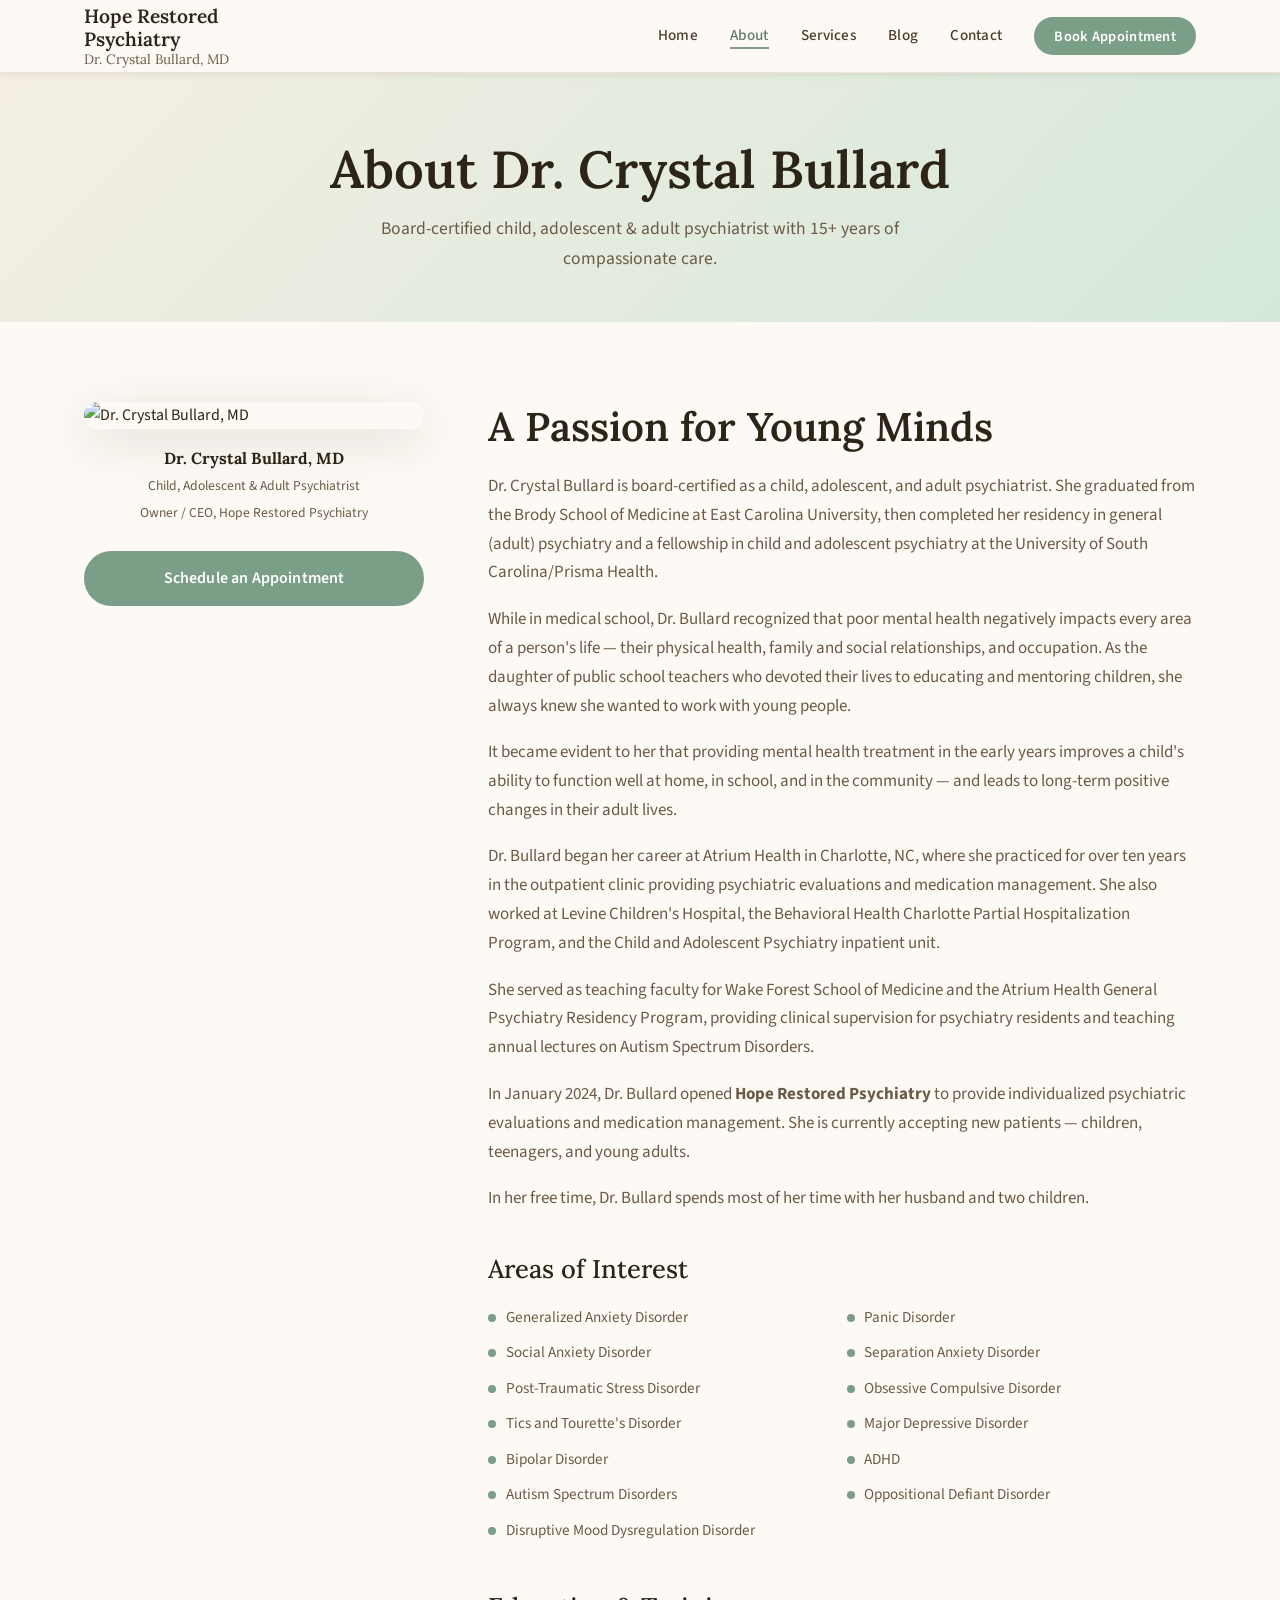
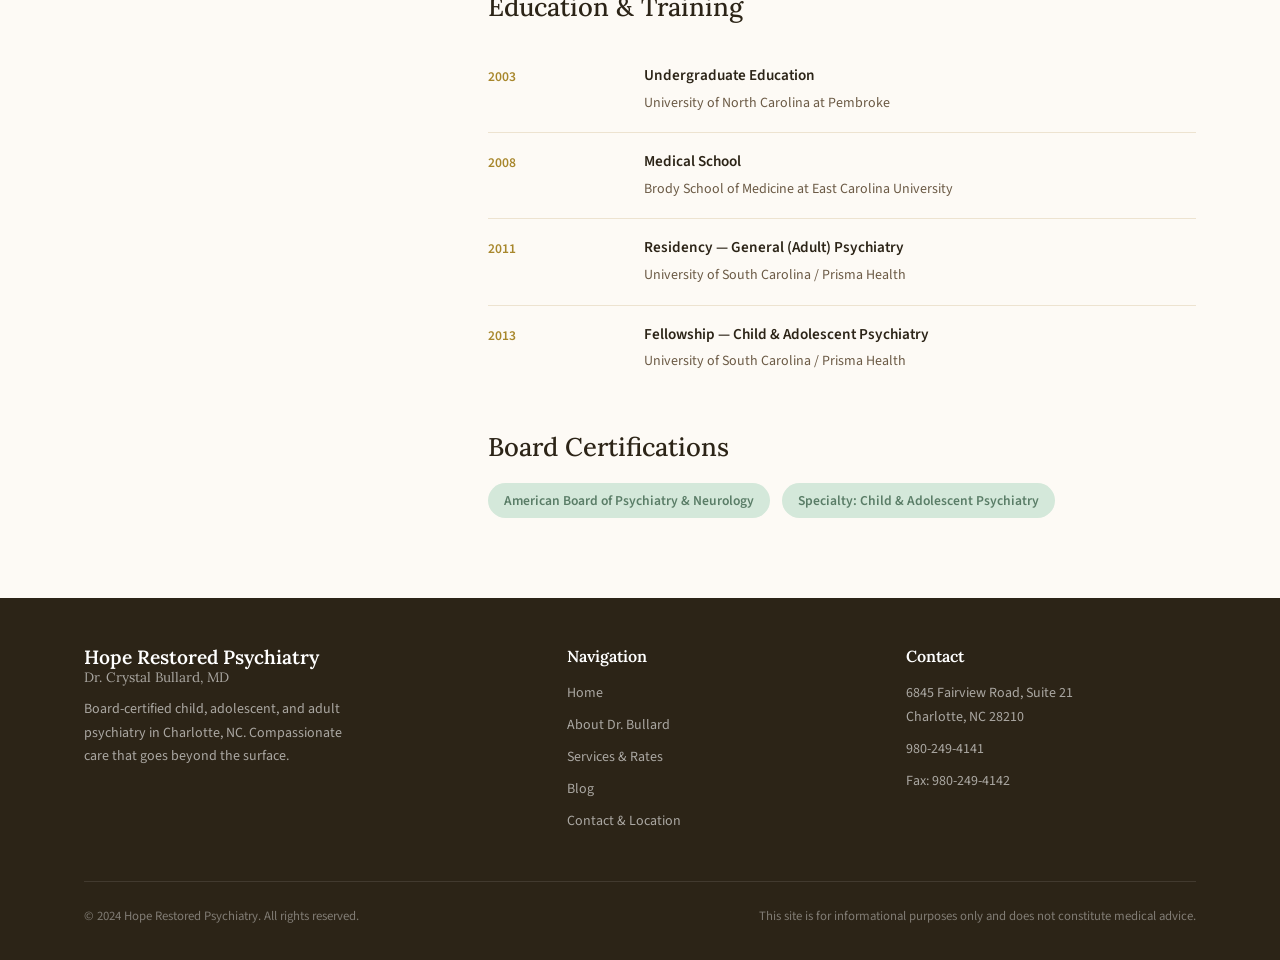
==== about.html @ 5bac6b3d "Initial commit — Hope Restored Psychiatry website" ====
<!DOCTYPE html>
<html lang="en">
<head>
  <meta charset="UTF-8" />
  <meta name="viewport" content="width=device-width, initial-scale=1.0" />
  <title>About Dr. Crystal Bullard | Hope Restored Psychiatry</title>
  <meta name="description" content="Meet Dr. Crystal Bullard — board-certified child, adolescent and adult psychiatrist with 15+ years of experience. Based in Charlotte, NC." />
  <link rel="canonical" href="https://www.hoperestoredpsychiatry.com/about" />
  <link rel="stylesheet" href="css/styles.css" />
</head>
<body>

  <!-- ===== NAVIGATION ===== -->
  <nav class="site-nav" role="navigation" aria-label="Main navigation">
    <div class="container nav-inner">
      <a href="index.html" class="nav-logo" aria-label="Hope Restored Psychiatry home">
        Hope Restored Psychiatry
        <span>Dr. Crystal Bullard, MD</span>
      </a>
      <button class="nav-toggle" aria-label="Toggle navigation" aria-expanded="false">
        <span></span><span></span><span></span>
      </button>
      <ul class="nav-links" role="list">
        <li><a href="index.html">Home</a></li>
        <li><a href="about.html" class="active">About</a></li>
        <li><a href="services.html">Services</a></li>
        <li><a href="blog.html">Blog</a></li>
        <li><a href="contact.html">Contact</a></li>
        <li><a href="contact.html#schedule" class="nav-cta">Book Appointment</a></li>
      </ul>
    </div>
  </nav>

  <!-- ===== PAGE HERO ===== -->
  <section class="page-hero" aria-labelledby="page-heading">
    <div class="container">
      <h1 id="page-heading">About Dr. Crystal Bullard</h1>
      <p>Board-certified child, adolescent &amp; adult psychiatrist with 15+ years of compassionate care.</p>
    </div>
  </section>

  <!-- ===== BIO SECTION ===== -->
  <section class="section-pad" aria-labelledby="bio-heading">
    <div class="container">
      <div class="about-bio">

        <!-- Photo column -->
        <aside class="about-photo-wrap">
          <img
            src="https://images.squarespace-cdn.com/content/v1/65307cceb3d8e91afd98d519/d5588955-a8b3-4f58-b480-5d9c26f52c99/Headshot_Greybackground.jpg"
            alt="Dr. Crystal Bullard, MD"
            loading="eager"
          />
          <div class="about-photo-cred">
            <strong>Dr. Crystal Bullard, MD</strong>
            <span>Child, Adolescent &amp; Adult Psychiatrist<br>Owner / CEO, Hope Restored Psychiatry</span>
          </div>
          <div style="margin-top:1.5rem">
            <a href="contact.html#schedule" class="btn btn-primary" style="width:100%;text-align:center;display:block">
              Schedule an Appointment
            </a>
          </div>
        </aside>

        <!-- Bio column -->
        <div class="about-text">
          <h2 id="bio-heading">A Passion for Young Minds</h2>

          <p>Dr. Crystal Bullard is board-certified as a child, adolescent, and adult psychiatrist. She graduated from the Brody School of Medicine at East Carolina University, then completed her residency in general (adult) psychiatry and a fellowship in child and adolescent psychiatry at the University of South Carolina/Prisma Health.</p>

          <p>While in medical school, Dr. Bullard recognized that poor mental health negatively impacts every area of a person's life — their physical health, family and social relationships, and occupation. As the daughter of public school teachers who devoted their lives to educating and mentoring children, she always knew she wanted to work with young people.</p>

          <p>It became evident to her that providing mental health treatment in the early years improves a child's ability to function well at home, in school, and in the community — and leads to long-term positive changes in their adult lives.</p>

          <p>Dr. Bullard began her career at Atrium Health in Charlotte, NC, where she practiced for over ten years in the outpatient clinic providing psychiatric evaluations and medication management. She also worked at Levine Children's Hospital, the Behavioral Health Charlotte Partial Hospitalization Program, and the Child and Adolescent Psychiatry inpatient unit.</p>

          <p>She served as teaching faculty for Wake Forest School of Medicine and the Atrium Health General Psychiatry Residency Program, providing clinical supervision for psychiatry residents and teaching annual lectures on Autism Spectrum Disorders.</p>

          <p>In January 2024, Dr. Bullard opened <strong>Hope Restored Psychiatry</strong> to provide individualized psychiatric evaluations and medication management. She is currently accepting new patients — children, teenagers, and young adults.</p>

          <p>In her free time, Dr. Bullard spends most of her time with her husband and two children.</p>

          <!-- Areas of Interest -->
          <div style="margin-top:2.5rem">
            <h3>Areas of Interest</h3>
            <div class="areas-grid" role="list">
              <div class="area-item" role="listitem">Generalized Anxiety Disorder</div>
              <div class="area-item" role="listitem">Panic Disorder</div>
              <div class="area-item" role="listitem">Social Anxiety Disorder</div>
              <div class="area-item" role="listitem">Separation Anxiety Disorder</div>
              <div class="area-item" role="listitem">Post-Traumatic Stress Disorder</div>
              <div class="area-item" role="listitem">Obsessive Compulsive Disorder</div>
              <div class="area-item" role="listitem">Tics and Tourette's Disorder</div>
              <div class="area-item" role="listitem">Major Depressive Disorder</div>
              <div class="area-item" role="listitem">Bipolar Disorder</div>
              <div class="area-item" role="listitem">ADHD</div>
              <div class="area-item" role="listitem">Autism Spectrum Disorders</div>
              <div class="area-item" role="listitem">Oppositional Defiant Disorder</div>
              <div class="area-item" role="listitem">Disruptive Mood Dysregulation Disorder</div>
            </div>
          </div>

          <!-- Education & Training -->
          <div style="margin-top:3rem">
            <h3>Education &amp; Training</h3>
            <div class="edu-timeline" role="list">
              <div class="edu-item" role="listitem">
                <div class="edu-year">2003</div>
                <div class="edu-detail">
                  <strong>Undergraduate Education</strong>
                  <span>University of North Carolina at Pembroke</span>
                </div>
              </div>
              <div class="edu-item" role="listitem">
                <div class="edu-year">2008</div>
                <div class="edu-detail">
                  <strong>Medical School</strong>
                  <span>Brody School of Medicine at East Carolina University</span>
                </div>
              </div>
              <div class="edu-item" role="listitem">
                <div class="edu-year">2011</div>
                <div class="edu-detail">
                  <strong>Residency — General (Adult) Psychiatry</strong>
                  <span>University of South Carolina / Prisma Health</span>
                </div>
              </div>
              <div class="edu-item" role="listitem">
                <div class="edu-year">2013</div>
                <div class="edu-detail">
                  <strong>Fellowship — Child &amp; Adolescent Psychiatry</strong>
                  <span>University of South Carolina / Prisma Health</span>
                </div>
              </div>
            </div>
          </div>

          <!-- Board Certifications -->
          <div style="margin-top:2.5rem">
            <h3>Board Certifications</h3>
            <div class="cert-list">
              <span class="cert-badge">American Board of Psychiatry &amp; Neurology</span>
              <span class="cert-badge">Specialty: Child &amp; Adolescent Psychiatry</span>
            </div>
          </div>

        </div>
      </div>
    </div>
  </section>

  <!-- ===== FOOTER ===== -->
  <footer class="site-footer" role="contentinfo">
    <div class="container">
      <div class="footer-inner">
        <div class="footer-brand">
          <div class="nav-logo">
            Hope Restored Psychiatry
            <span>Dr. Crystal Bullard, MD</span>
          </div>
          <p>Board-certified child, adolescent, and adult psychiatry in Charlotte, NC. Compassionate care that goes beyond the surface.</p>
        </div>
        <div class="footer-col">
          <h4>Navigation</h4>
          <ul role="list">
            <li><a href="index.html">Home</a></li>
            <li><a href="about.html">About Dr. Bullard</a></li>
            <li><a href="services.html">Services &amp; Rates</a></li>
            <li><a href="blog.html">Blog</a></li>
            <li><a href="contact.html">Contact &amp; Location</a></li>
          </ul>
        </div>
        <div class="footer-col">
          <h4>Contact</h4>
          <p>6845 Fairview Road, Suite 21<br>Charlotte, NC 28210</p>
          <a href="tel:9802494141">980-249-4141</a>
          <p style="margin-top:0.25rem">Fax: 980-249-4142</p>
        </div>
      </div>
      <div class="footer-bottom">
        <p>&copy; 2024 Hope Restored Psychiatry. All rights reserved.</p>
        <p>This site is for informational purposes only and does not constitute medical advice.</p>
      </div>
    </div>
  </footer>

  <script src="js/main.js"></script>
</body>
</html>
---- css/styles.css ----
/* =========================================
   Hope Restored Psychiatry — Main Styles
   ========================================= */

/* --- Google Fonts --- */
@import url('https://fonts.googleapis.com/css2?family=Lora:ital,wght@0,400;0,500;0,600;0,700;1,400;1,500&family=Source+Sans+3:wght@300;400;500;600&display=swap');

/* --- Design Tokens --- */
:root {
  --cream:        #FDFAF5;
  --cream-mid:    #F5EFE4;
  --cream-dark:   #EDE3D0;
  --sage:         #7B9E87;
  --sage-dark:    #5A7D67;
  --sage-light:   #D4E8DA;
  --gold:         #C9A84C;
  --gold-dark:    #A8872C;
  --brown:        #2C2417;
  --brown-mid:    #4A3B28;
  --brown-light:  #6B5A45;
  --white:        #FFFFFF;
  --shadow-sm:    0 2px 8px rgba(44,36,23,0.08);
  --shadow-md:    0 6px 24px rgba(44,36,23,0.12);
  --shadow-lg:    0 12px 48px rgba(44,36,23,0.15);
  --radius:       12px;
  --radius-sm:    6px;
  --transition:   all 0.25s ease;
}

/* --- Reset & Base --- */
*, *::before, *::after { box-sizing: border-box; margin: 0; padding: 0; }

html { scroll-behavior: smooth; font-size: 16px; }

body {
  font-family: 'Source Sans 3', sans-serif;
  background-color: var(--cream);
  color: var(--brown);
  line-height: 1.7;
  -webkit-font-smoothing: antialiased;
}

img { max-width: 100%; height: auto; display: block; }
a { color: inherit; text-decoration: none; }
ul { list-style: none; }

/* --- Typography --- */
h1, h2, h3, h4 {
  font-family: 'Lora', serif;
  color: var(--brown);
  line-height: 1.25;
}
h1 { font-size: clamp(2rem, 5vw, 3.25rem); font-weight: 600; }
h2 { font-size: clamp(1.6rem, 3.5vw, 2.5rem); font-weight: 600; }
h3 { font-size: clamp(1.2rem, 2.5vw, 1.6rem); font-weight: 500; }
h4 { font-size: 1.15rem; font-weight: 600; }
p  { font-size: 1.0625rem; color: var(--brown-light); }

/* --- Layout Utilities --- */
.container {
  width: 100%;
  max-width: 1160px;
  margin: 0 auto;
  padding: 0 1.5rem;
}
.section-pad { padding: 5rem 0; }
.section-pad-sm { padding: 3rem 0; }

/* =========================================
   NAVIGATION
   ========================================= */
.site-nav {
  position: sticky;
  top: 0;
  z-index: 100;
  background: var(--cream);
  border-bottom: 1px solid var(--cream-dark);
  box-shadow: var(--shadow-sm);
}
.nav-inner {
  display: flex;
  align-items: center;
  justify-content: space-between;
  height: 72px;
}
.nav-logo {
  font-family: 'Lora', serif;
  font-size: 1.2rem;
  font-weight: 600;
  color: var(--brown);
  line-height: 1.2;
  max-width: 220px;
}
.nav-logo span { display: block; font-size: 0.85rem; font-weight: 400; color: var(--brown-light); }
.nav-links {
  display: flex;
  align-items: center;
  gap: 2rem;
}
.nav-links a {
  font-size: 0.95rem;
  font-weight: 500;
  color: var(--brown-mid);
  letter-spacing: 0.02em;
  transition: var(--transition);
  position: relative;
}
.nav-links a::after {
  content: '';
  position: absolute;
  left: 0; bottom: -3px;
  width: 0; height: 2px;
  background: var(--sage);
  transition: var(--transition);
}
.nav-links a:hover { color: var(--sage-dark); }
.nav-links a:hover::after, .nav-links a.active::after { width: 100%; }
.nav-links a.active { color: var(--sage-dark); }

.nav-cta {
  background: var(--sage);
  color: var(--white) !important;
  padding: 0.55rem 1.25rem;
  border-radius: 100px;
  font-weight: 600 !important;
  font-size: 0.9rem !important;
  transition: var(--transition) !important;
}
.nav-cta:hover { background: var(--sage-dark) !important; transform: translateY(-1px); }
.nav-cta::after { display: none !important; }

/* Hamburger */
.nav-toggle {
  display: none;
  flex-direction: column;
  gap: 5px;
  cursor: pointer;
  padding: 4px;
  background: none;
  border: none;
}
.nav-toggle span {
  display: block;
  width: 24px;
  height: 2px;
  background: var(--brown);
  border-radius: 2px;
  transition: var(--transition);
}

/* =========================================
   BUTTONS
   ========================================= */
.btn {
  display: inline-flex;
  align-items: center;
  justify-content: center;
  gap: 0.5rem;
  padding: 0.75rem 1.75rem;
  border-radius: 100px;
  font-family: 'Source Sans 3', sans-serif;
  font-size: 1rem;
  font-weight: 600;
  cursor: pointer;
  transition: var(--transition);
  border: 2px solid transparent;
  letter-spacing: 0.01em;
  text-decoration: none;
}
.btn-primary {
  background: var(--sage);
  color: var(--white);
  border-color: var(--sage);
}
.btn-primary:hover {
  background: var(--sage-dark);
  border-color: var(--sage-dark);
  transform: translateY(-2px);
  box-shadow: 0 6px 20px rgba(123,158,135,0.35);
}
.btn-outline {
  background: transparent;
  color: var(--brown);
  border-color: var(--brown-light);
}
.btn-outline:hover {
  background: var(--cream-dark);
  border-color: var(--brown);
  transform: translateY(-2px);
}
.btn-gold {
  background: var(--gold);
  color: var(--white);
  border-color: var(--gold);
}
.btn-gold:hover {
  background: var(--gold-dark);
  border-color: var(--gold-dark);
  transform: translateY(-2px);
  box-shadow: 0 6px 20px rgba(201,168,76,0.35);
}

/* =========================================
   HERO — HOME
   ========================================= */
.hero {
  background: linear-gradient(135deg, var(--cream) 0%, var(--cream-mid) 100%);
  padding: 5rem 0 4rem;
  overflow: hidden;
  position: relative;
}
.hero::before {
  content: '';
  position: absolute;
  top: -80px; right: -80px;
  width: 400px; height: 400px;
  background: radial-gradient(circle, rgba(123,158,135,0.12) 0%, transparent 70%);
  border-radius: 50%;
  pointer-events: none;
}
.hero-inner {
  display: grid;
  grid-template-columns: 1fr 1fr;
  gap: 4rem;
  align-items: center;
}
.hero-text { order: 1; }
.hero-eyebrow {
  display: inline-block;
  font-size: 0.85rem;
  font-weight: 600;
  letter-spacing: 0.12em;
  text-transform: uppercase;
  color: var(--sage-dark);
  background: var(--sage-light);
  padding: 0.3rem 0.9rem;
  border-radius: 100px;
  margin-bottom: 1.25rem;
}
.hero h1 { margin-bottom: 1.25rem; }
.hero-sub {
  font-size: 1.1rem;
  line-height: 1.75;
  color: var(--brown-light);
  margin-bottom: 2rem;
  max-width: 480px;
}
.hero-cta { display: flex; gap: 1rem; flex-wrap: wrap; }

.hero-image { order: 2; }
.hero-img-wrap {
  position: relative;
  border-radius: 20px;
  overflow: hidden;
  box-shadow: var(--shadow-lg);
}
.hero-img-wrap img {
  width: 100%;
  height: 520px;
  object-fit: cover;
  object-position: center top;
}
.hero-badge {
  position: absolute;
  bottom: 1.5rem;
  left: 1.5rem;
  background: var(--white);
  border-radius: var(--radius);
  padding: 0.9rem 1.25rem;
  box-shadow: var(--shadow-md);
  display: flex;
  align-items: center;
  gap: 0.75rem;
}
.hero-badge-icon {
  width: 44px; height: 44px;
  background: var(--sage-light);
  border-radius: 50%;
  display: flex;
  align-items: center;
  justify-content: center;
  flex-shrink: 0;
  color: var(--sage-dark);
  font-size: 1.25rem;
}
.hero-badge-text strong { display: block; font-size: 1rem; font-weight: 700; color: var(--brown); }
.hero-badge-text span { font-size: 0.8rem; color: var(--brown-light); }

/* =========================================
   APPOINTMENT CTA BAND
   ========================================= */
.cta-band {
  background: var(--sage);
  padding: 3.5rem 0;
}
.cta-band-inner {
  display: flex;
  align-items: center;
  justify-content: space-between;
  gap: 2rem;
  flex-wrap: wrap;
}
.cta-band h2 { color: var(--white); font-size: clamp(1.5rem, 3vw, 2rem); }
.cta-band p { color: rgba(255,255,255,0.85); margin-top: 0.4rem; }
.cta-band-actions { display: flex; gap: 1rem; flex-wrap: wrap; }
.cta-band .btn-white {
  background: var(--white);
  color: var(--sage-dark);
  border-color: var(--white);
  font-weight: 700;
}
.cta-band .btn-white:hover {
  background: var(--cream);
  transform: translateY(-2px);
  box-shadow: 0 6px 20px rgba(0,0,0,0.15);
}
.cta-band .btn-outline-white {
  background: transparent;
  color: var(--white);
  border: 2px solid rgba(255,255,255,0.6);
}
.cta-band .btn-outline-white:hover {
  background: rgba(255,255,255,0.15);
  border-color: var(--white);
  transform: translateY(-2px);
}

/* =========================================
   TESTIMONIALS
   ========================================= */
.testimonials { background: var(--cream-mid); }
.section-header { text-align: center; margin-bottom: 3.5rem; }
.section-header p { max-width: 580px; margin: 0.75rem auto 0; font-size: 1.05rem; }
.section-tag {
  display: inline-block;
  font-size: 0.8rem;
  font-weight: 700;
  letter-spacing: 0.12em;
  text-transform: uppercase;
  color: var(--gold-dark);
  margin-bottom: 0.5rem;
}

.testimonial-grid {
  display: grid;
  grid-template-columns: repeat(auto-fit, minmax(320px, 1fr));
  gap: 1.75rem;
}
.testimonial-card {
  background: var(--white);
  border-radius: var(--radius);
  padding: 2rem;
  box-shadow: var(--shadow-sm);
  position: relative;
  transition: var(--transition);
}
.testimonial-card:hover { transform: translateY(-4px); box-shadow: var(--shadow-md); }
.quote-mark {
  font-family: 'Lora', serif;
  font-size: 4rem;
  line-height: 1;
  color: var(--sage-light);
  position: absolute;
  top: 1rem; left: 1.5rem;
  user-select: none;
}
.testimonial-text {
  font-size: 0.95rem;
  line-height: 1.8;
  color: var(--brown-light);
  margin-top: 1.5rem;
  font-style: italic;
}
.testimonial-stars {
  color: var(--gold);
  font-size: 1rem;
  margin-top: 1.25rem;
  letter-spacing: 2px;
}

/* =========================================
   VIDEO BLOGS
   ========================================= */
.video-blogs { background: var(--cream); }
.video-grid {
  display: grid;
  grid-template-columns: repeat(auto-fit, minmax(260px, 1fr));
  gap: 1.75rem;
}
.video-card {
  background: var(--white);
  border-radius: var(--radius);
  overflow: hidden;
  box-shadow: var(--shadow-sm);
  transition: var(--transition);
  cursor: pointer;
}
.video-card:hover { transform: translateY(-4px); box-shadow: var(--shadow-md); }
.video-thumb {
  position: relative;
  overflow: hidden;
}
.video-thumb img {
  width: 100%;
  height: 200px;
  object-fit: cover;
  transition: transform 0.35s ease;
}
.video-card:hover .video-thumb img { transform: scale(1.05); }
.video-play {
  position: absolute;
  inset: 0;
  display: flex;
  align-items: center;
  justify-content: center;
  background: rgba(44,36,23,0.35);
  transition: var(--transition);
}
.video-card:hover .video-play { background: rgba(44,36,23,0.5); }
.video-play-icon {
  width: 52px; height: 52px;
  background: var(--white);
  border-radius: 50%;
  display: flex;
  align-items: center;
  justify-content: center;
  box-shadow: 0 4px 16px rgba(0,0,0,0.2);
}
.video-play-icon::after {
  content: '';
  display: block;
  width: 0; height: 0;
  border-style: solid;
  border-width: 8px 0 8px 14px;
  border-color: transparent transparent transparent var(--sage-dark);
  margin-left: 3px;
}
.video-info { padding: 1.25rem 1.5rem 1.5rem; }
.video-info h4 { color: var(--brown); font-size: 1rem; }
.video-info p { font-size: 0.875rem; color: var(--brown-light); margin-top: 0.35rem; }

/* =========================================
   PAGE HERO (inner pages)
   ========================================= */
.page-hero {
  background: linear-gradient(135deg, var(--cream-mid) 0%, var(--sage-light) 100%);
  padding: 4rem 0 3rem;
  text-align: center;
}
.page-hero h1 { margin-bottom: 0.75rem; }
.page-hero p { font-size: 1.1rem; max-width: 580px; margin: 0 auto; }

/* =========================================
   ABOUT PAGE
   ========================================= */
.about-bio {
  display: grid;
  grid-template-columns: 340px 1fr;
  gap: 4rem;
  align-items: start;
}
.about-photo-wrap {
  position: sticky;
  top: 100px;
}
.about-photo-wrap img {
  border-radius: 20px;
  box-shadow: var(--shadow-lg);
  width: 100%;
}
.about-photo-cred {
  text-align: center;
  margin-top: 1rem;
}
.about-photo-cred strong { display: block; font-size: 1rem; color: var(--brown); font-family: 'Lora', serif; }
.about-photo-cred span { font-size: 0.85rem; color: var(--brown-light); }

.about-text h2 { margin-bottom: 1.25rem; }
.about-text p { margin-bottom: 1.1rem; }

.areas-grid {
  display: grid;
  grid-template-columns: 1fr 1fr;
  gap: 0.6rem;
  margin-top: 1.25rem;
}
.area-item {
  display: flex;
  align-items: center;
  gap: 0.6rem;
  font-size: 0.95rem;
  color: var(--brown-light);
}
.area-item::before {
  content: '';
  display: block;
  width: 8px; height: 8px;
  background: var(--sage);
  border-radius: 50%;
  flex-shrink: 0;
}

.edu-timeline { margin-top: 1.5rem; }
.edu-item {
  display: grid;
  grid-template-columns: 140px 1fr;
  gap: 1rem;
  padding: 1rem 0;
  border-bottom: 1px solid var(--cream-dark);
}
.edu-item:last-child { border-bottom: none; }
.edu-year { font-size: 0.85rem; font-weight: 600; color: var(--gold-dark); padding-top: 2px; }
.edu-detail strong { display: block; color: var(--brown); font-size: 0.95rem; font-weight: 600; }
.edu-detail span { font-size: 0.875rem; color: var(--brown-light); }

.cert-list {
  display: flex;
  flex-wrap: wrap;
  gap: 0.75rem;
  margin-top: 1.25rem;
}
.cert-badge {
  background: var(--sage-light);
  color: var(--sage-dark);
  border-radius: 100px;
  padding: 0.4rem 1rem;
  font-size: 0.85rem;
  font-weight: 600;
}

/* =========================================
   SERVICES PAGE
   ========================================= */
.services-intro {
  background: var(--cream-mid);
  padding: 3rem 0;
}
.services-intro p {
  font-size: 1.15rem;
  font-family: 'Lora', serif;
  font-style: italic;
  text-align: center;
  max-width: 600px;
  margin: 0 auto;
  color: var(--brown-mid);
}

.service-card {
  background: var(--white);
  border-radius: var(--radius);
  padding: 2.25rem;
  box-shadow: var(--shadow-sm);
  margin-bottom: 1.75rem;
  border-left: 4px solid var(--sage);
  transition: var(--transition);
}
.service-card:hover { box-shadow: var(--shadow-md); transform: translateY(-2px); }
.service-card h3 { margin-bottom: 0.75rem; }
.service-card .price-tag {
  display: inline-block;
  background: var(--sage-light);
  color: var(--sage-dark);
  font-weight: 700;
  font-size: 0.9rem;
  padding: 0.3rem 0.9rem;
  border-radius: 100px;
  margin-bottom: 1rem;
}
.service-card .duration-tag {
  display: inline-block;
  background: var(--cream-dark);
  color: var(--brown-light);
  font-size: 0.85rem;
  padding: 0.25rem 0.75rem;
  border-radius: 100px;
  margin-left: 0.5rem;
}

.rates-table {
  background: var(--cream-mid);
  border-radius: var(--radius);
  overflow: hidden;
  box-shadow: var(--shadow-sm);
  margin: 2rem 0;
}
.rates-row {
  display: grid;
  grid-template-columns: 1fr auto;
  gap: 1rem;
  padding: 1rem 1.5rem;
  border-bottom: 1px solid var(--cream-dark);
  align-items: center;
}
.rates-row:last-child { border-bottom: none; }
.rates-row:nth-child(even) { background: var(--white); }
.rates-row .rate-label { font-weight: 500; color: var(--brown); }
.rates-row .rate-detail { font-size: 0.875rem; color: var(--brown-light); margin-top: 0.2rem; }
.rates-row .rate-price { font-weight: 700; color: var(--sage-dark); font-size: 1.05rem; white-space: nowrap; }

.financial-card {
  background: var(--cream-mid);
  border-radius: var(--radius);
  padding: 2rem;
  border-left: 4px solid var(--gold);
}
.financial-card h3 { margin-bottom: 0.75rem; }

/* =========================================
   CONTACT PAGE
   ========================================= */
.contact-grid {
  display: grid;
  grid-template-columns: 1fr 1fr;
  gap: 4rem;
  align-items: start;
}
.contact-info h2 { margin-bottom: 1.5rem; }
.contact-detail {
  display: flex;
  gap: 1rem;
  margin-bottom: 1.5rem;
  align-items: flex-start;
}
.contact-detail-icon {
  width: 44px; height: 44px;
  background: var(--sage-light);
  border-radius: var(--radius-sm);
  display: flex;
  align-items: center;
  justify-content: center;
  color: var(--sage-dark);
  font-size: 1.1rem;
  flex-shrink: 0;
}
.contact-detail-text strong { display: block; color: var(--brown); font-size: 0.95rem; margin-bottom: 0.2rem; }
.contact-detail-text span { font-size: 0.9rem; color: var(--brown-light); line-height: 1.5; }

.contact-appt-card {
  background: var(--white);
  border-radius: var(--radius);
  padding: 2rem;
  box-shadow: var(--shadow-md);
  text-align: center;
}
.contact-appt-card h3 { margin-bottom: 0.5rem; }
.contact-appt-card p { margin-bottom: 1.75rem; font-size: 0.95rem; }
.contact-appt-card .btn { width: 100%; margin-bottom: 0.75rem; }
.contact-appt-card .btn:last-child { margin-bottom: 0; }

.accepting-badge {
  display: inline-flex;
  align-items: center;
  gap: 0.5rem;
  background: #E8F5E9;
  color: #2E7D32;
  font-size: 0.875rem;
  font-weight: 600;
  padding: 0.45rem 1rem;
  border-radius: 100px;
  margin-bottom: 1.5rem;
}
.accepting-badge::before {
  content: '';
  width: 8px; height: 8px;
  background: #4CAF50;
  border-radius: 50%;
  animation: pulse-green 2s infinite;
}
@keyframes pulse-green {
  0%, 100% { opacity: 1; }
  50% { opacity: 0.4; }
}

/* =========================================
   MAP SECTION
   ========================================= */
.map-section { background: var(--cream-mid); padding: 3rem 0 0; }
.map-embed {
  border-radius: var(--radius) var(--radius) 0 0;
  overflow: hidden;
  box-shadow: var(--shadow-sm);
  height: 400px;
}
.map-embed iframe {
  width: 100%;
  height: 100%;
  border: none;
  display: block;
}

/* =========================================
   FOOTER
   ========================================= */
.site-footer {
  background: var(--brown);
  color: rgba(255,255,255,0.7);
  padding: 3rem 0 2rem;
}
.footer-inner {
  display: grid;
  grid-template-columns: 1.5fr 1fr 1fr;
  gap: 3rem;
  margin-bottom: 2.5rem;
}
.footer-brand .nav-logo { color: var(--white); max-width: none; margin-bottom: 0.75rem; }
.footer-brand .nav-logo span { color: rgba(255,255,255,0.6); }
.footer-brand p { font-size: 0.875rem; line-height: 1.7; color: rgba(255,255,255,0.6); max-width: 280px; }
.footer-col h4 { color: var(--white); font-family: 'Lora', serif; font-size: 1rem; margin-bottom: 1rem; }
.footer-col a, .footer-col p {
  display: block;
  font-size: 0.875rem;
  color: rgba(255,255,255,0.6);
  margin-bottom: 0.5rem;
  transition: var(--transition);
}
.footer-col a:hover { color: var(--sage-light); }
.footer-bottom {
  border-top: 1px solid rgba(255,255,255,0.1);
  padding-top: 1.5rem;
  display: flex;
  align-items: center;
  justify-content: space-between;
  flex-wrap: wrap;
  gap: 1rem;
}
.footer-bottom p { font-size: 0.8rem; color: rgba(255,255,255,0.4); }

/* =========================================
   RESPONSIVE
   ========================================= */
@media (max-width: 900px) {
  .hero-inner { grid-template-columns: 1fr; gap: 2.5rem; }
  .hero-image { order: -1; }
  .hero-img-wrap img { height: 380px; }
  .about-bio { grid-template-columns: 1fr; gap: 2.5rem; }
  .about-photo-wrap { position: static; }
  .contact-grid { grid-template-columns: 1fr; gap: 2.5rem; }
  .footer-inner { grid-template-columns: 1fr 1fr; }
}

@media (max-width: 768px) {
  .nav-links { display: none; flex-direction: column; position: absolute; top: 72px; left: 0; right: 0; background: var(--cream); padding: 1.5rem; border-bottom: 1px solid var(--cream-dark); box-shadow: var(--shadow-md); gap: 1rem; }
  .nav-links.open { display: flex; }
  .nav-toggle { display: flex; }
  .site-nav { position: relative; }

  .cta-band-inner { flex-direction: column; text-align: center; }
  .cta-band-actions { justify-content: center; }

  .areas-grid { grid-template-columns: 1fr; }
  .edu-item { grid-template-columns: 1fr; gap: 0.25rem; }
  .edu-year { font-size: 0.8rem; }

  .footer-inner { grid-template-columns: 1fr; gap: 2rem; }
  .footer-bottom { flex-direction: column; text-align: center; }

  .testimonial-grid { grid-template-columns: 1fr; }
  .video-grid { grid-template-columns: 1fr; }
}

@media (max-width: 480px) {
  .hero { padding: 3rem 0 2.5rem; }
  .section-pad { padding: 3.5rem 0; }
  .hero-cta { flex-direction: column; }
  .hero-cta .btn { width: 100%; text-align: center; }
}
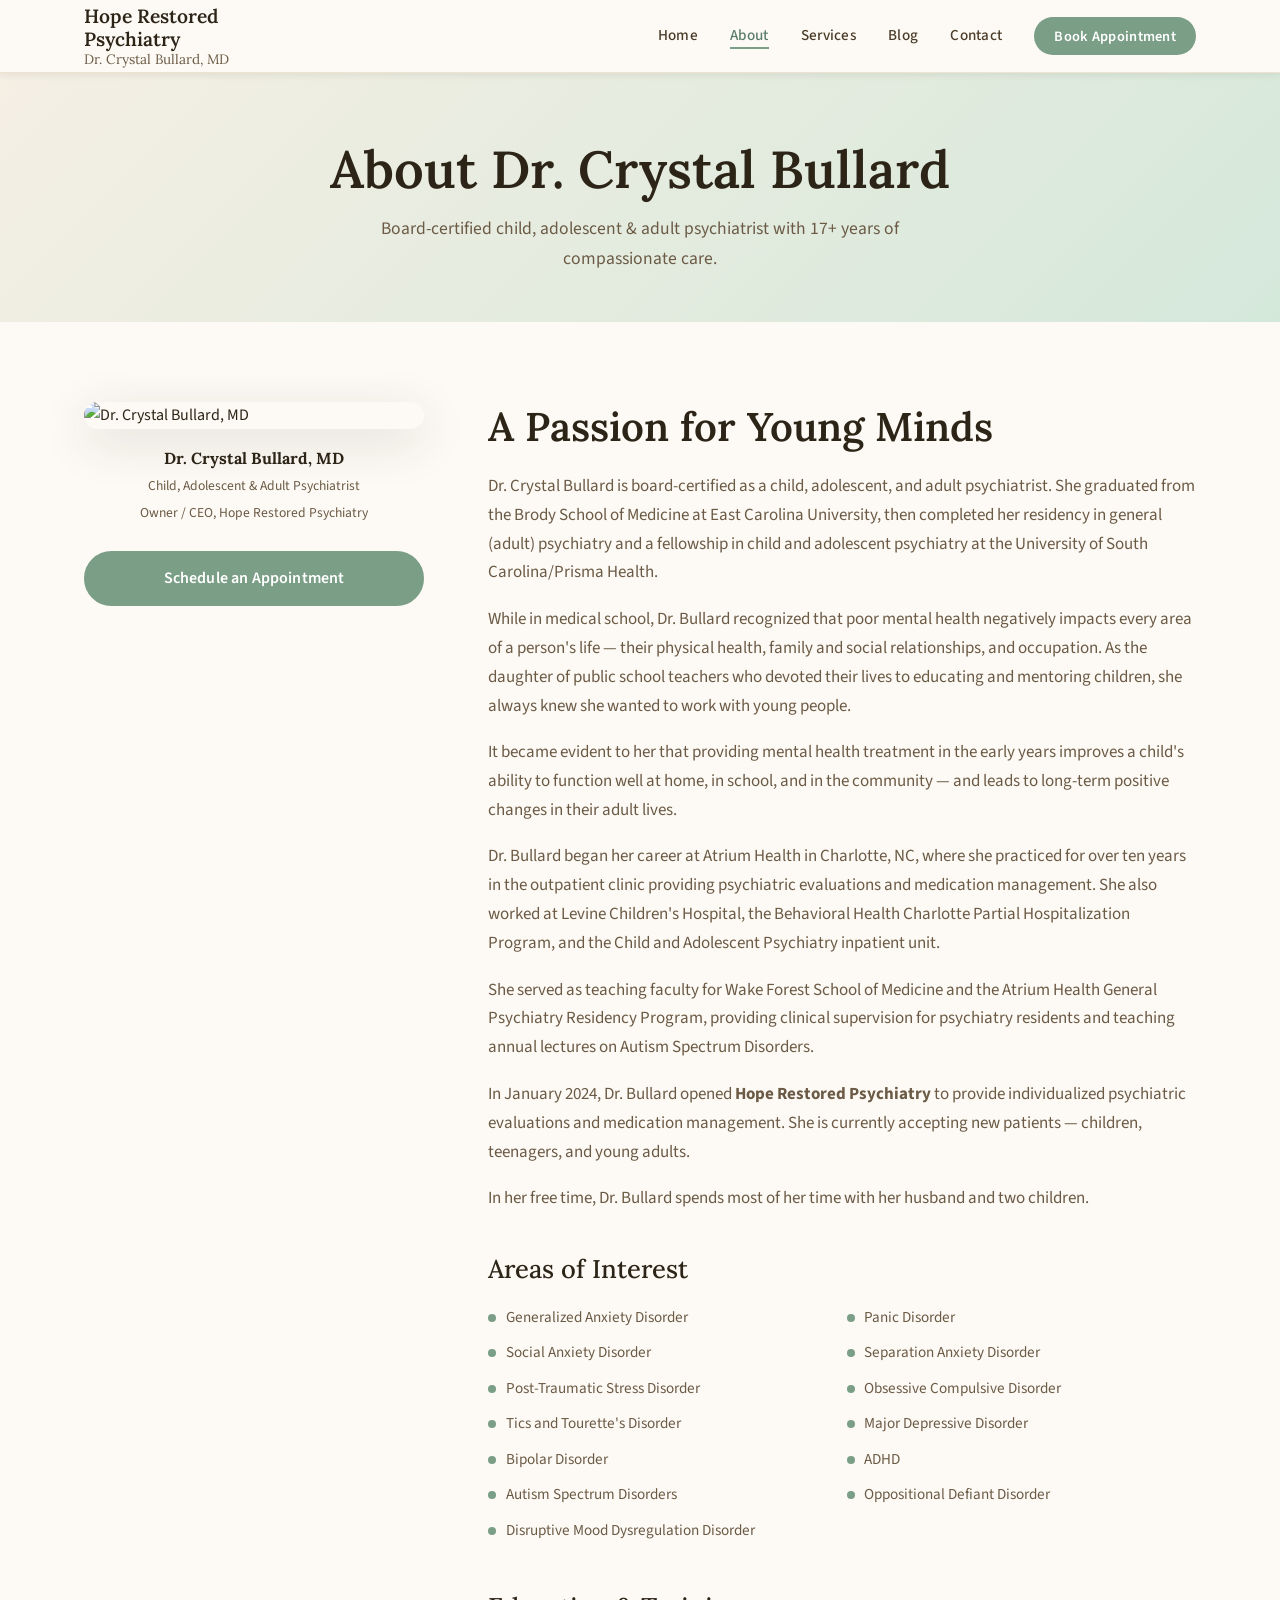
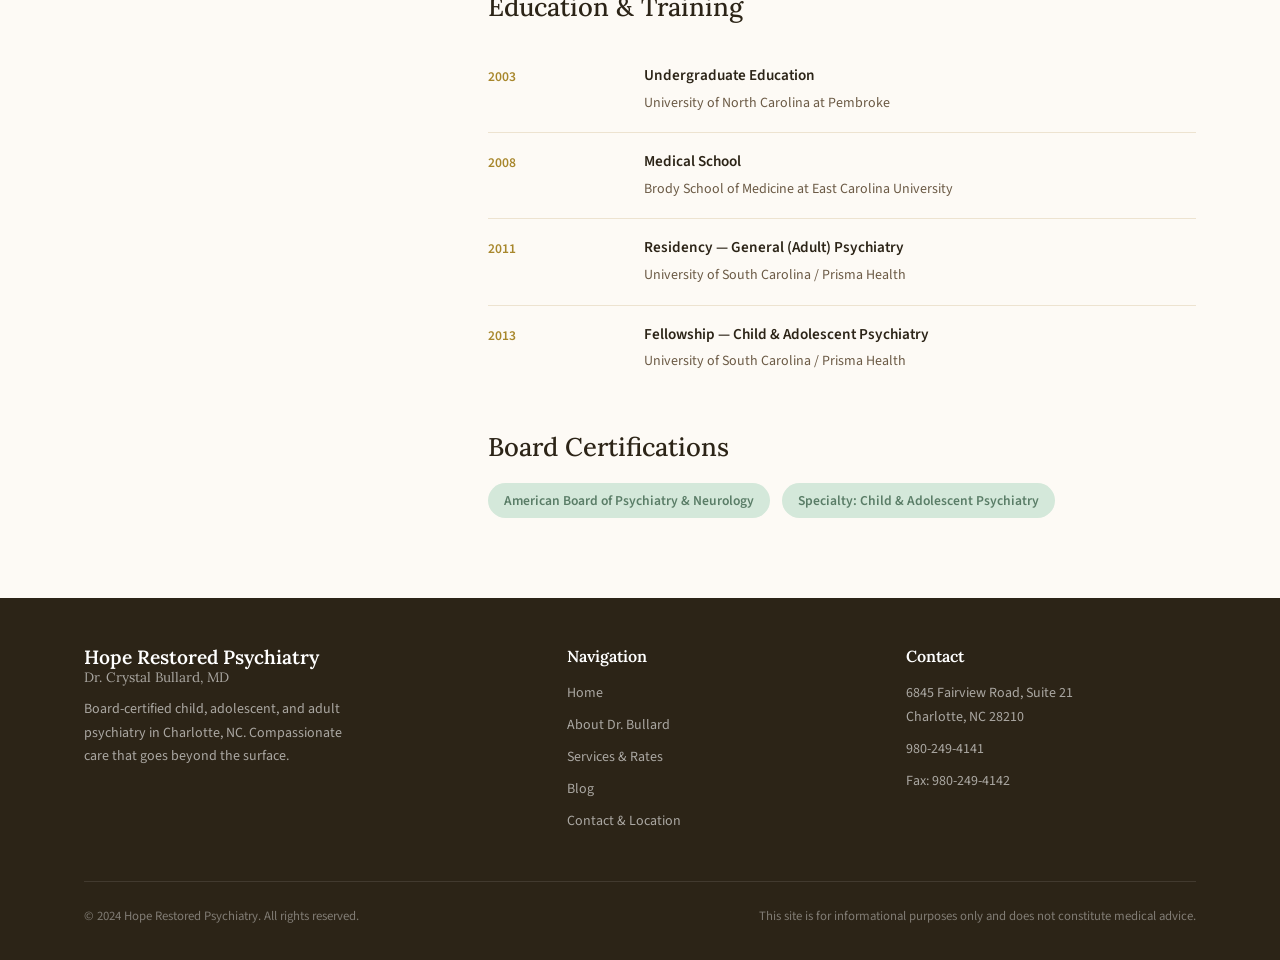
==== commit b3436c88: "Update years of experience from 15 to 17 Co-Authored-By: Claude <noreply@anthropic.com>" ====
--- a/about.html
+++ b/about.html
@@ -4,7 +4,7 @@
   <meta charset="UTF-8" />
   <meta name="viewport" content="width=device-width, initial-scale=1.0" />
   <title>About Dr. Crystal Bullard | Hope Restored Psychiatry</title>
-  <meta name="description" content="Meet Dr. Crystal Bullard — board-certified child, adolescent and adult psychiatrist with 15+ years of experience. Based in Charlotte, NC." />
+  <meta name="description" content="Meet Dr. Crystal Bullard — board-certified child, adolescent and adult psychiatrist with 17+ years of experience. Based in Charlotte, NC." />
   <link rel="canonical" href="https://www.hoperestoredpsychiatry.com/about" />
   <link rel="stylesheet" href="css/styles.css" />
 </head>
@@ -35,7 +35,7 @@
   <section class="page-hero" aria-labelledby="page-heading">
     <div class="container">
       <h1 id="page-heading">About Dr. Crystal Bullard</h1>
-      <p>Board-certified child, adolescent &amp; adult psychiatrist with 15+ years of compassionate care.</p>
+      <p>Board-certified child, adolescent &amp; adult psychiatrist with 17+ years of compassionate care.</p>
     </div>
   </section>
 
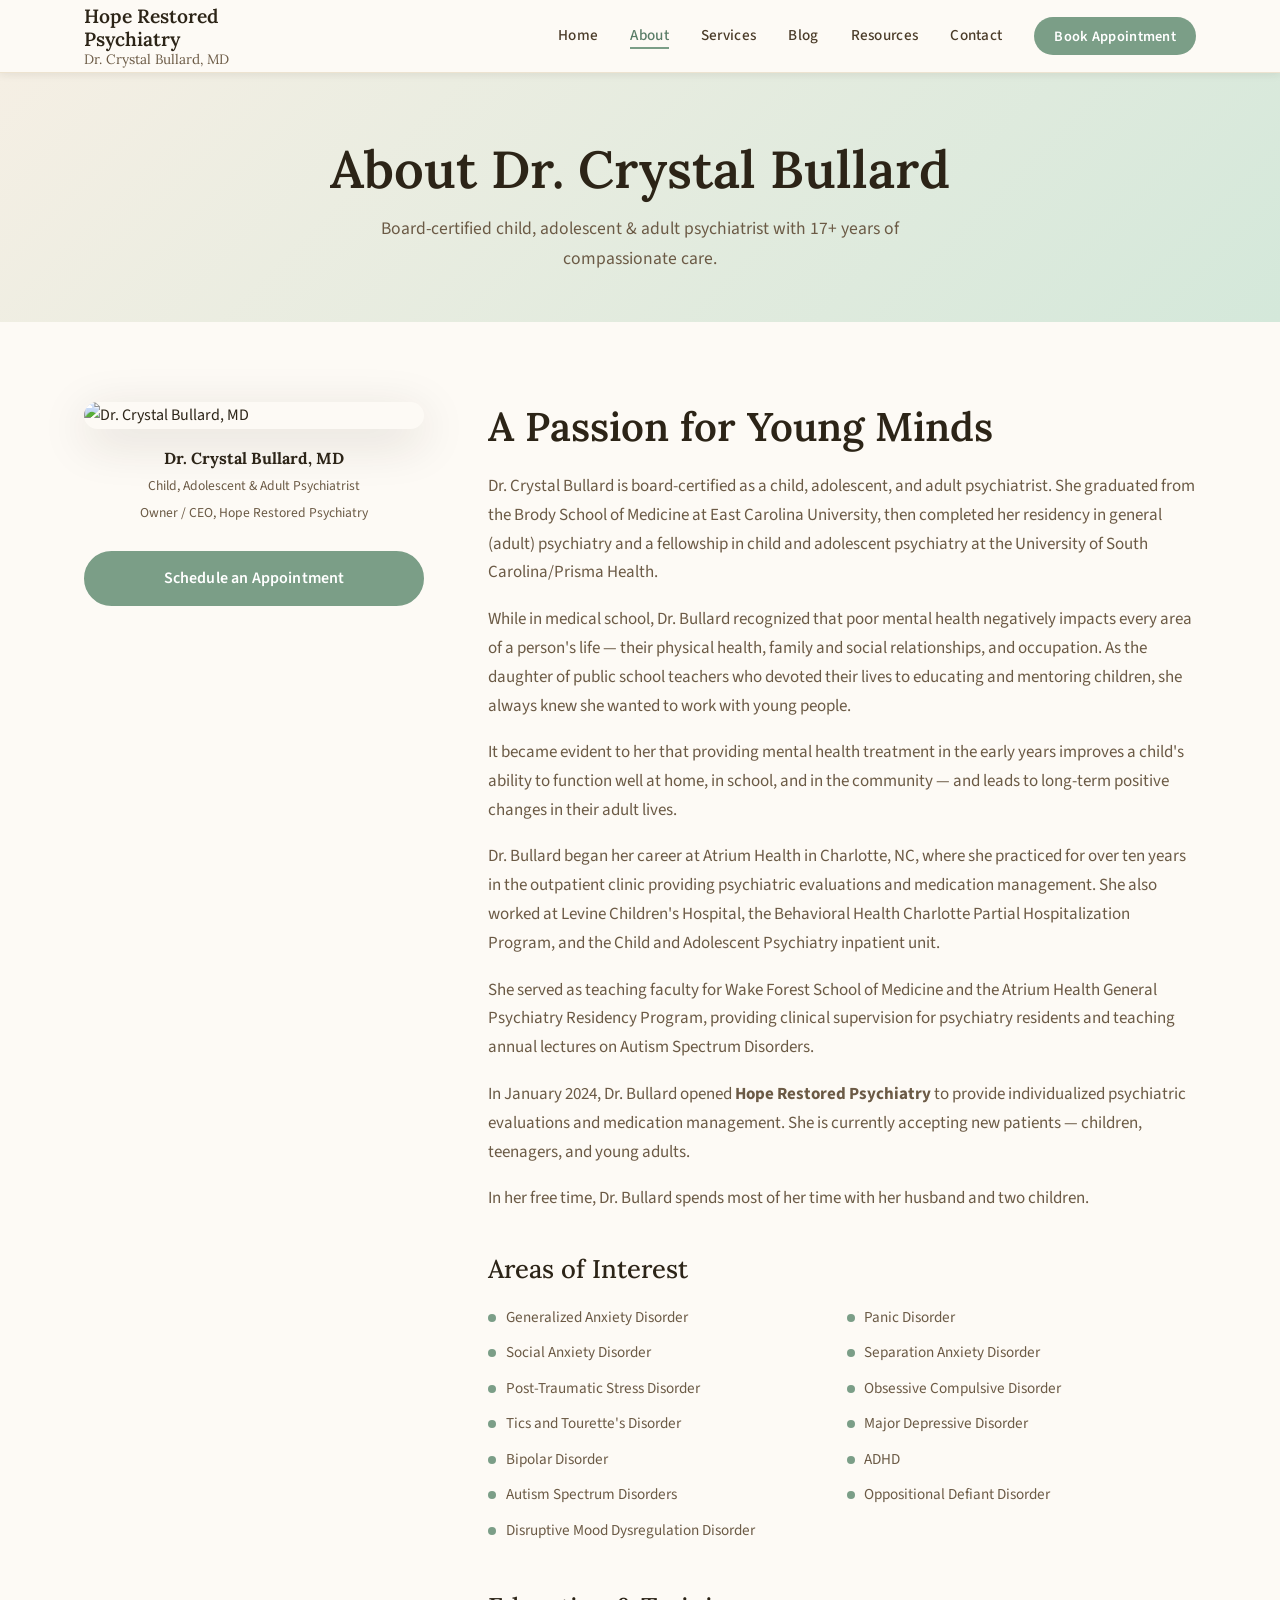
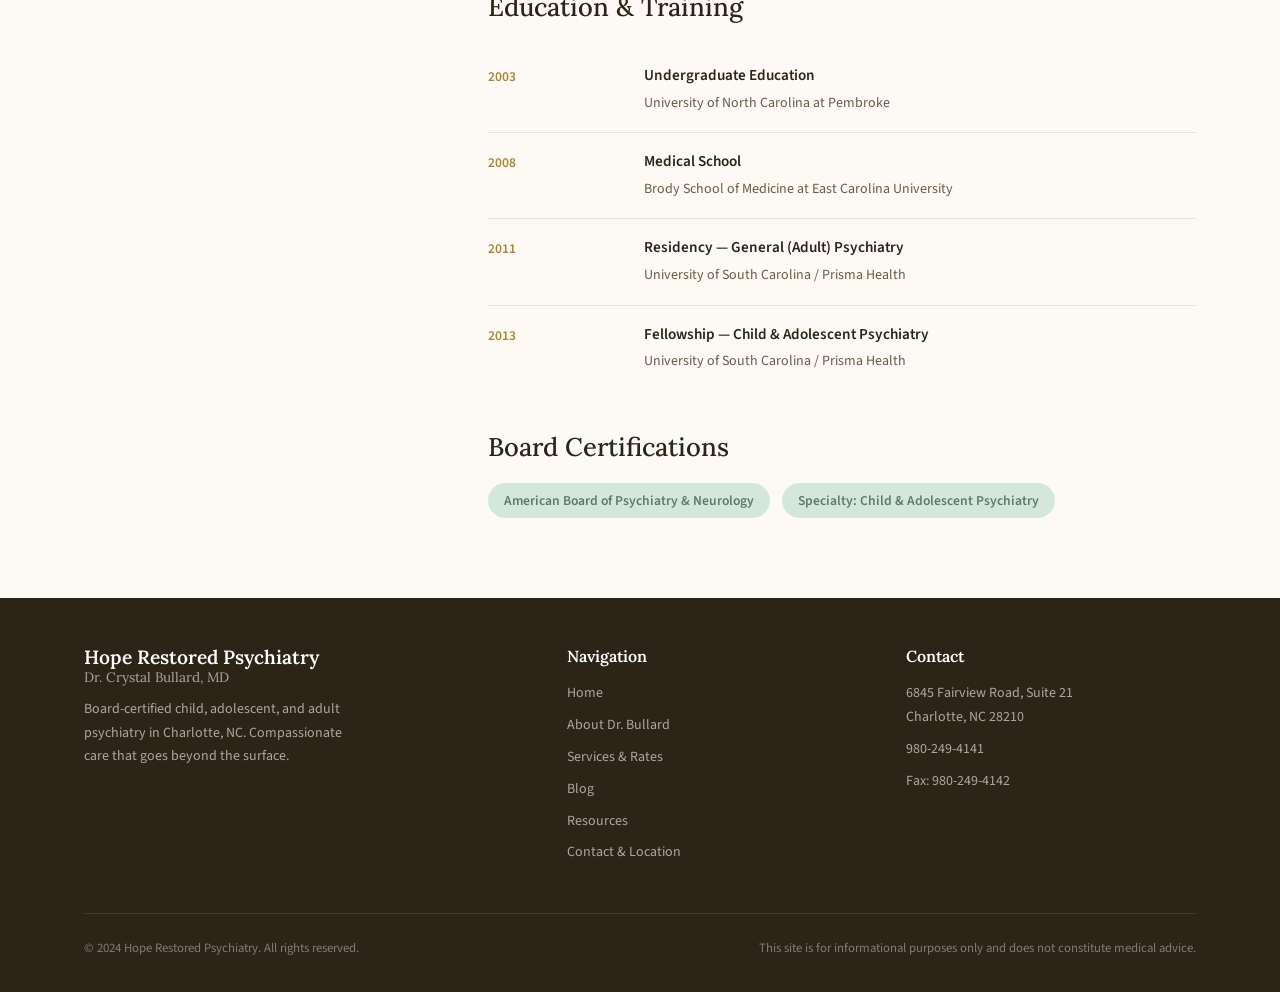
==== commit d267067a: "Add resources page with emergency crisis contacts Co-Authored-By: Claude <noreply@anthropic.com>" ====
--- a/about.html
+++ b/about.html
@@ -25,6 +25,7 @@
         <li><a href="about.html" class="active">About</a></li>
         <li><a href="services.html">Services</a></li>
         <li><a href="blog.html">Blog</a></li>
+        <li><a href="resources.html">Resources</a></li>
         <li><a href="contact.html">Contact</a></li>
         <li><a href="contact.html#schedule" class="nav-cta">Book Appointment</a></li>
       </ul>
@@ -167,6 +168,7 @@
             <li><a href="about.html">About Dr. Bullard</a></li>
             <li><a href="services.html">Services &amp; Rates</a></li>
             <li><a href="blog.html">Blog</a></li>
+            <li><a href="resources.html">Resources</a></li>
             <li><a href="contact.html">Contact &amp; Location</a></li>
           </ul>
         </div>
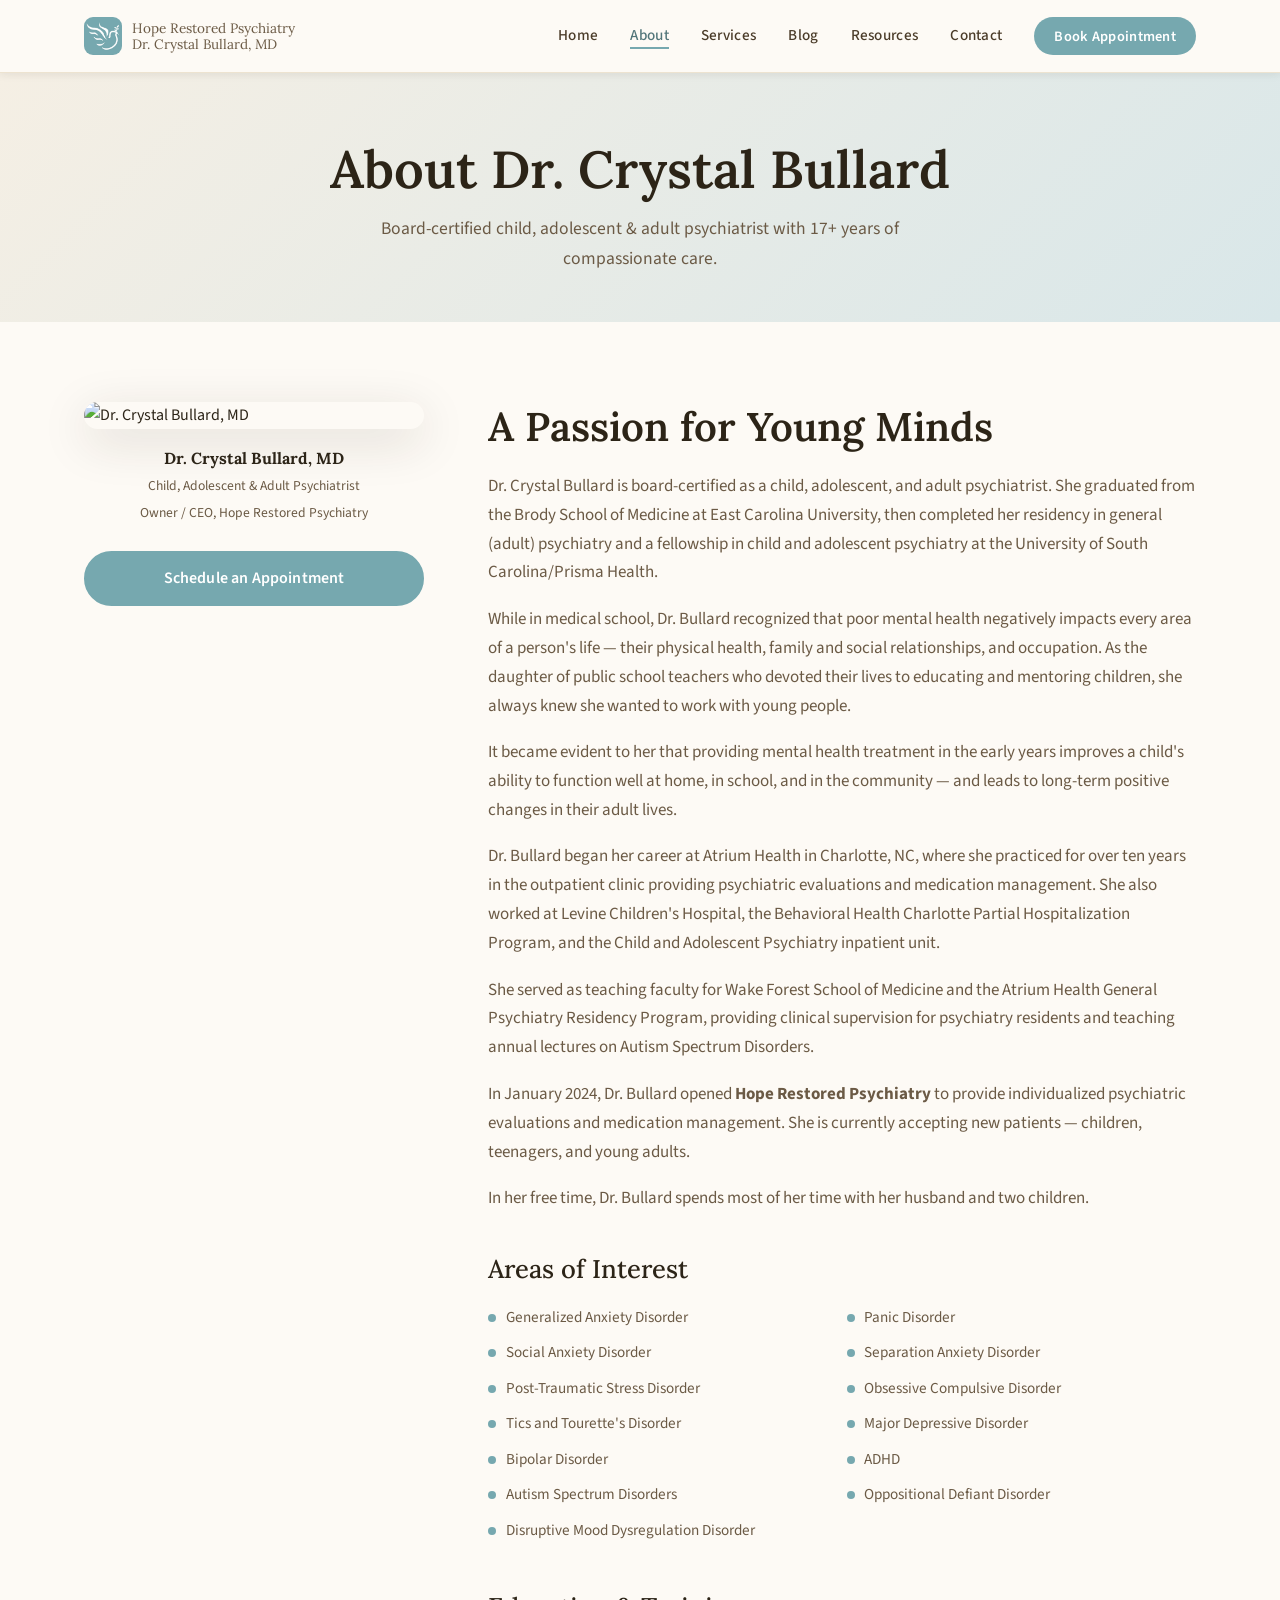
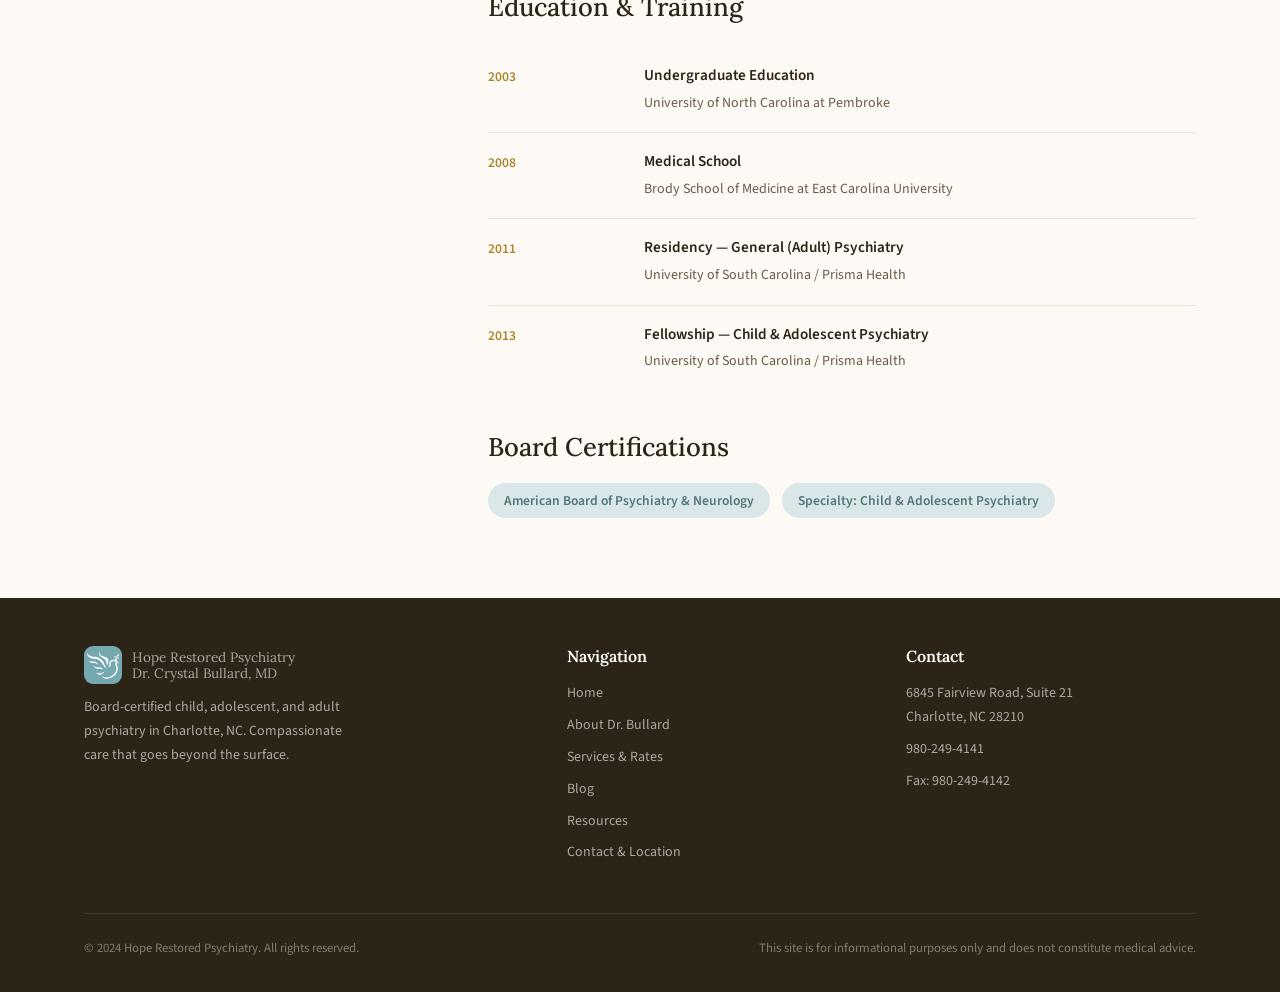
==== commit d14e692e: "Add dove logo and switch site palette to brand teal Extracted the dove mark from the business card P" ====
--- a/about.html
+++ b/about.html
@@ -7,6 +7,9 @@
   <meta name="description" content="Meet Dr. Crystal Bullard — board-certified child, adolescent and adult psychiatrist with 17+ years of experience. Based in Charlotte, NC." />
   <link rel="canonical" href="https://www.hoperestoredpsychiatry.com/about" />
   <link rel="stylesheet" href="css/styles.css" />
+  <link rel="icon" type="image/png" sizes="32x32" href="assets/favicon-32.png" />
+  <link rel="icon" type="image/png" sizes="16x16" href="assets/favicon-16.png" />
+  <link rel="apple-touch-icon" href="assets/apple-touch-icon.png" />
 </head>
 <body>
 
@@ -14,8 +17,11 @@
   <nav class="site-nav" role="navigation" aria-label="Main navigation">
     <div class="container nav-inner">
       <a href="index.html" class="nav-logo" aria-label="Hope Restored Psychiatry home">
-        Hope Restored Psychiatry
-        <span>Dr. Crystal Bullard, MD</span>
+        <img src="assets/logo-mark.png" alt="" class="nav-logo-icon" width="38" height="38" />
+        <span class="nav-logo-text">
+          Hope Restored Psychiatry
+          <span>Dr. Crystal Bullard, MD</span>
+        </span>
       </a>
       <button class="nav-toggle" aria-label="Toggle navigation" aria-expanded="false">
         <span></span><span></span><span></span>
@@ -156,8 +162,11 @@
       <div class="footer-inner">
         <div class="footer-brand">
           <div class="nav-logo">
-            Hope Restored Psychiatry
-            <span>Dr. Crystal Bullard, MD</span>
+            <img src="assets/logo-mark.png" alt="" class="nav-logo-icon" width="38" height="38" />
+            <span class="nav-logo-text">
+              Hope Restored Psychiatry
+              <span>Dr. Crystal Bullard, MD</span>
+            </span>
           </div>
           <p>Board-certified child, adolescent, and adult psychiatry in Charlotte, NC. Compassionate care that goes beyond the surface.</p>
         </div>
--- a/css/styles.css
+++ b/css/styles.css
@@ -10,9 +10,9 @@
   --cream:        #FDFAF5;
   --cream-mid:    #F5EFE4;
   --cream-dark:   #EDE3D0;
-  --sage:         #7B9E87;
-  --sage-dark:    #5A7D67;
-  --sage-light:   #D4E8DA;
+  --sage:         #76A8AF;
+  --sage-dark:    #53767A;
+  --sage-light:   #D9E7E9;
   --gold:         #C9A84C;
   --gold-dark:    #A8872C;
   --brown:        #2C2417;
@@ -84,13 +84,18 @@
   height: 72px;
 }
 .nav-logo {
+  display: flex;
+  align-items: center;
+  gap: 0.65rem;
   font-family: 'Lora', serif;
   font-size: 1.2rem;
   font-weight: 600;
   color: var(--brown);
   line-height: 1.2;
-  max-width: 220px;
-}
+  max-width: 260px;
+}
+.nav-logo-icon { width: 38px; height: 38px; border-radius: 9px; flex-shrink: 0; display: block; }
+.nav-logo-text { display: block; }
 .nav-logo span { display: block; font-size: 0.85rem; font-weight: 400; color: var(--brown-light); }
 .nav-links {
   display: flex;
@@ -176,7 +181,7 @@
   background: var(--sage-dark);
   border-color: var(--sage-dark);
   transform: translateY(-2px);
-  box-shadow: 0 6px 20px rgba(123,158,135,0.35);
+  box-shadow: 0 6px 20px rgba(118,168,175,0.35);
 }
 .btn-outline {
   background: transparent;
@@ -214,7 +219,7 @@
   position: absolute;
   top: -80px; right: -80px;
   width: 400px; height: 400px;
-  background: radial-gradient(circle, rgba(123,158,135,0.12) 0%, transparent 70%);
+  background: radial-gradient(circle, rgba(118,168,175,0.12) 0%, transparent 70%);
   border-radius: 50%;
   pointer-events: none;
 }
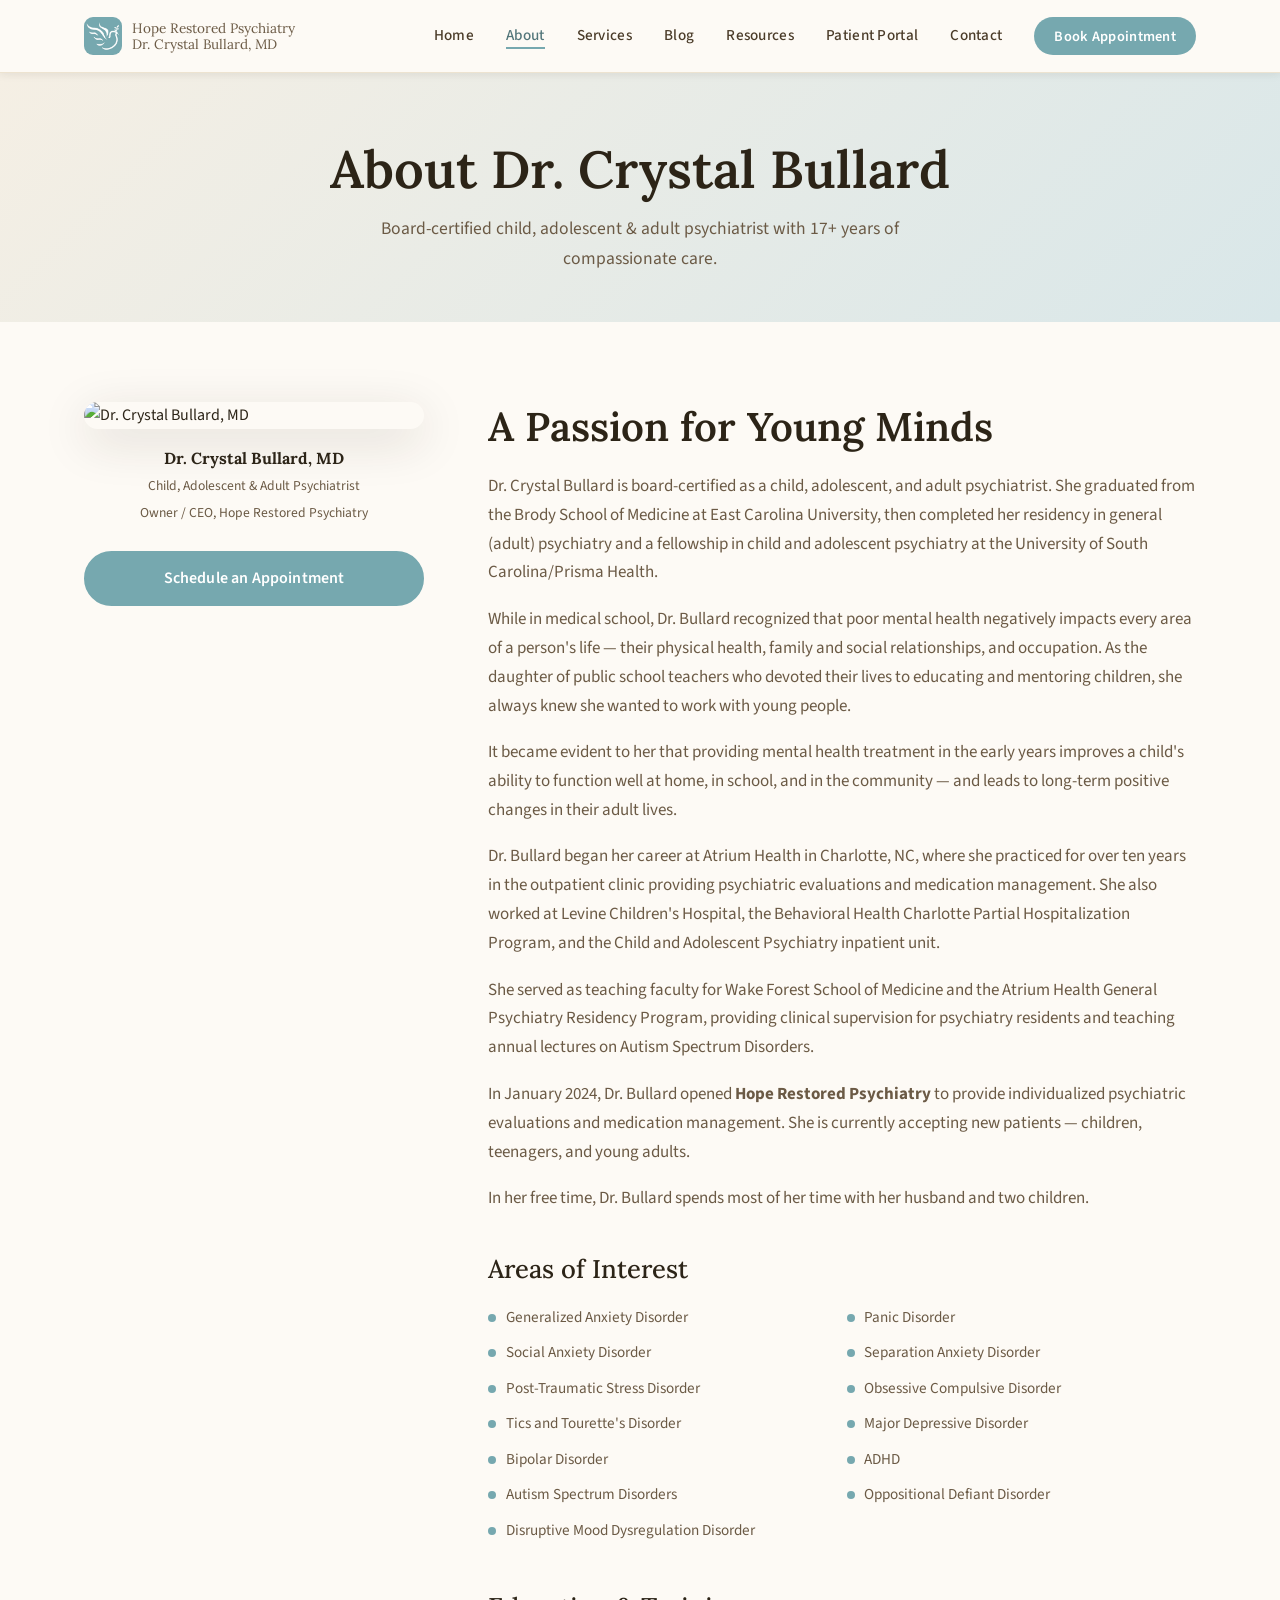
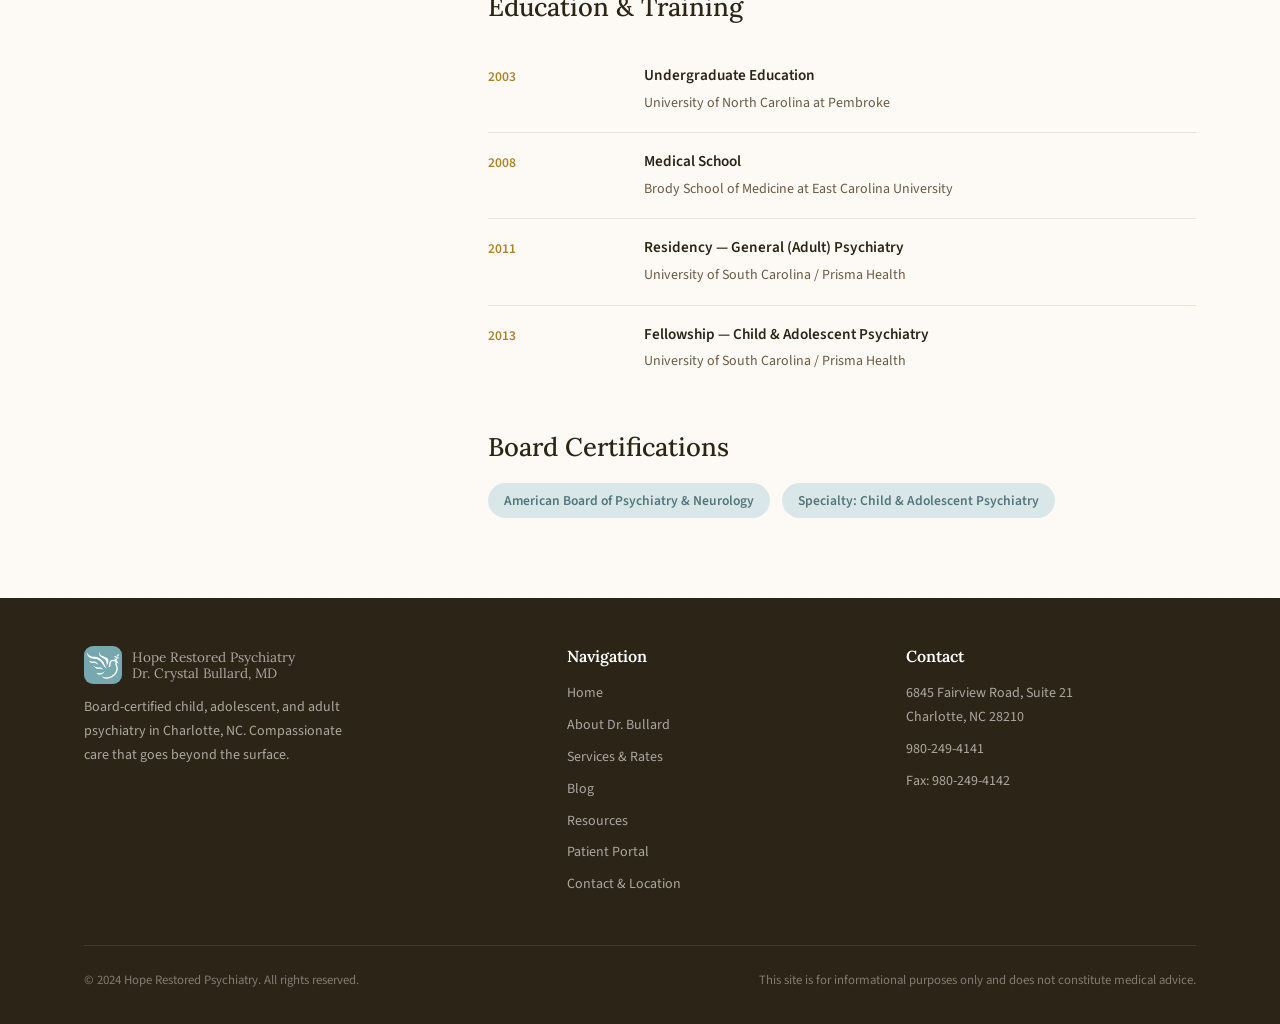
==== commit 4bea55c2: "Add Patient Portal nav tab for existing patients New page mirrors the Book Appointment tab's layout " ====
--- a/about.html
+++ b/about.html
@@ -32,6 +32,7 @@
         <li><a href="services.html">Services</a></li>
         <li><a href="blog.html">Blog</a></li>
         <li><a href="resources.html">Resources</a></li>
+        <li><a href="patient-portal.html">Patient Portal</a></li>
         <li><a href="contact.html">Contact</a></li>
         <li><a href="contact.html#schedule" class="nav-cta">Book Appointment</a></li>
       </ul>
@@ -178,6 +179,7 @@
             <li><a href="services.html">Services &amp; Rates</a></li>
             <li><a href="blog.html">Blog</a></li>
             <li><a href="resources.html">Resources</a></li>
+            <li><a href="patient-portal.html">Patient Portal</a></li>
             <li><a href="contact.html">Contact &amp; Location</a></li>
           </ul>
         </div>
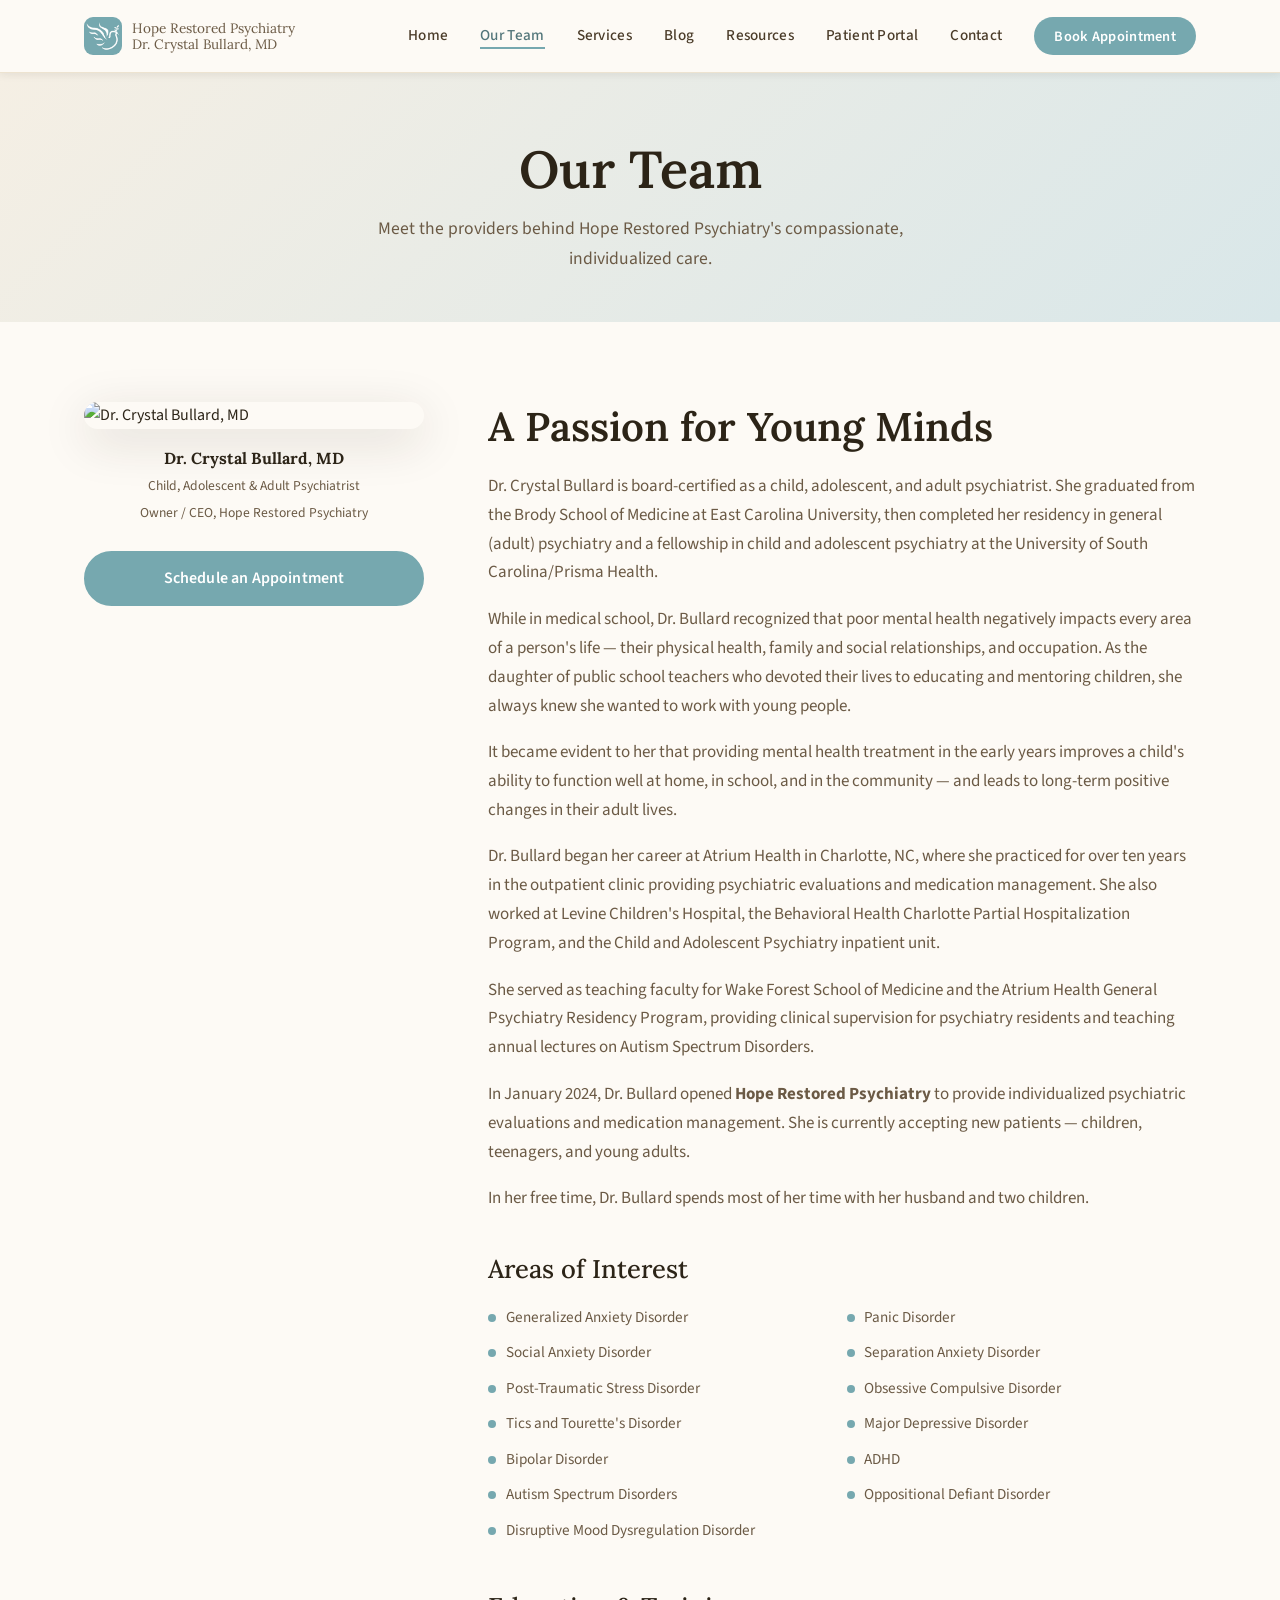
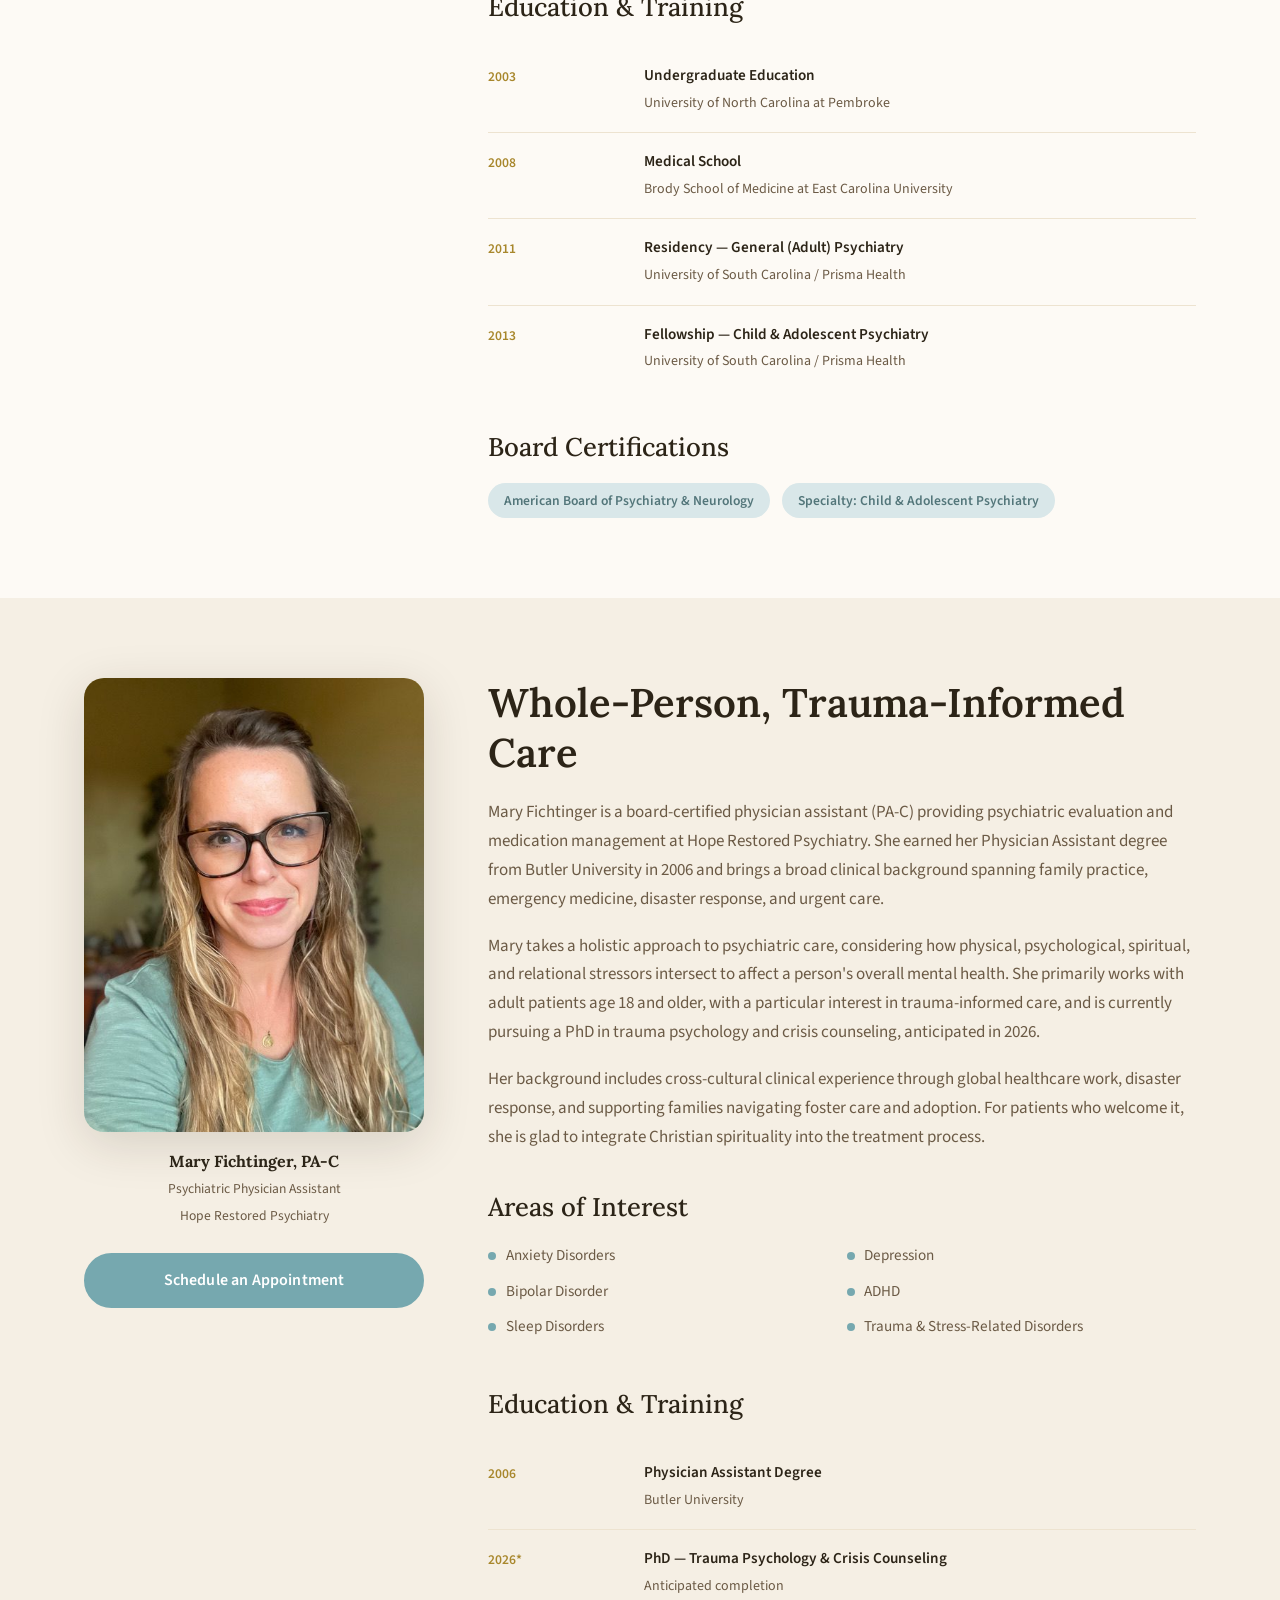
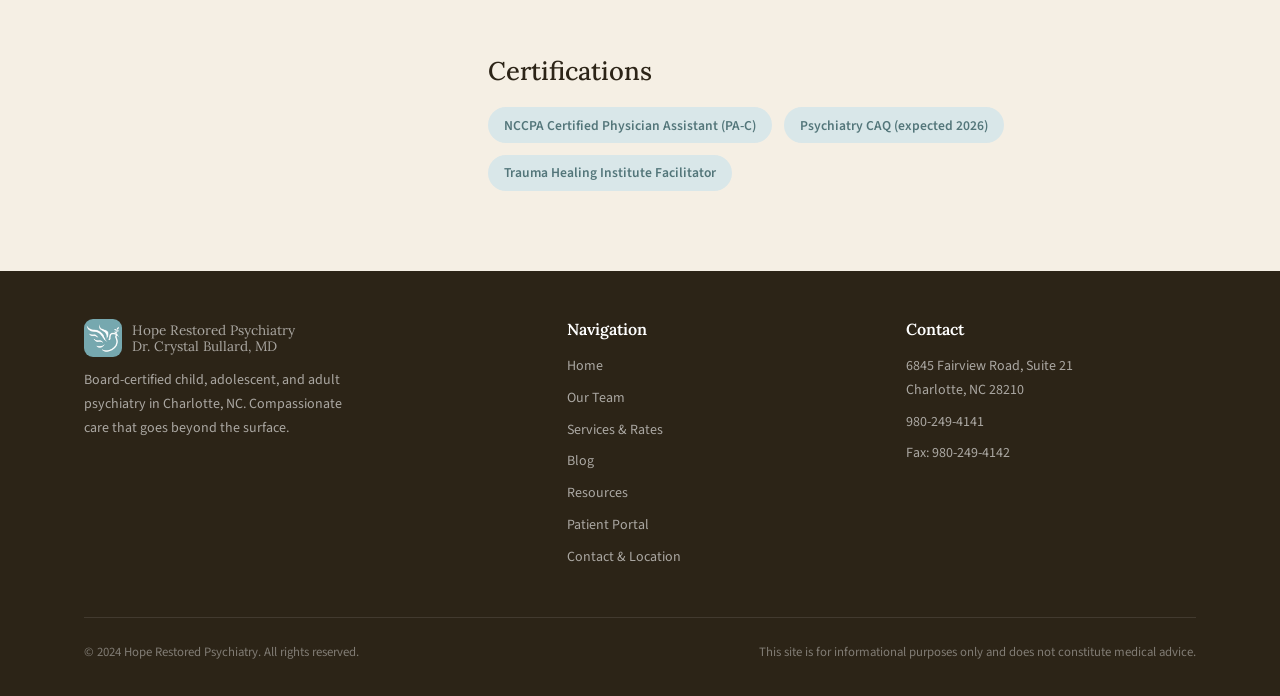
==== commit 6d7dd57e: "Rename About tab to Our Team and add provider Mary Fichtinger Renames the About nav/footer label to " ====
--- a/about.html
+++ b/about.html
@@ -3,8 +3,8 @@
 <head>
   <meta charset="UTF-8" />
   <meta name="viewport" content="width=device-width, initial-scale=1.0" />
-  <title>About Dr. Crystal Bullard | Hope Restored Psychiatry</title>
-  <meta name="description" content="Meet Dr. Crystal Bullard — board-certified child, adolescent and adult psychiatrist with 17+ years of experience. Based in Charlotte, NC." />
+  <title>Our Team | Hope Restored Psychiatry</title>
+  <meta name="description" content="Meet the Hope Restored Psychiatry team — Dr. Crystal Bullard, board-certified child, adolescent and adult psychiatrist, and PA-C Mary Fichtinger. Based in Charlotte, NC." />
   <link rel="canonical" href="https://www.hoperestoredpsychiatry.com/about" />
   <link rel="stylesheet" href="css/styles.css" />
   <link rel="icon" type="image/png" sizes="32x32" href="assets/favicon-32.png" />
@@ -28,7 +28,7 @@
       </button>
       <ul class="nav-links" role="list">
         <li><a href="index.html">Home</a></li>
-        <li><a href="about.html" class="active">About</a></li>
+        <li><a href="about.html" class="active">Our Team</a></li>
         <li><a href="services.html">Services</a></li>
         <li><a href="blog.html">Blog</a></li>
         <li><a href="resources.html">Resources</a></li>
@@ -42,8 +42,8 @@
   <!-- ===== PAGE HERO ===== -->
   <section class="page-hero" aria-labelledby="page-heading">
     <div class="container">
-      <h1 id="page-heading">About Dr. Crystal Bullard</h1>
-      <p>Board-certified child, adolescent &amp; adult psychiatrist with 17+ years of compassionate care.</p>
+      <h1 id="page-heading">Our Team</h1>
+      <p>Meet the providers behind Hope Restored Psychiatry's compassionate, individualized care.</p>
     </div>
   </section>
 
@@ -157,6 +157,88 @@
     </div>
   </section>
 
+  <!-- ===== PROVIDER: MARY FICHTINGER ===== -->
+  <section class="section-pad" style="background:var(--cream-mid)" aria-labelledby="bio-heading-mary">
+    <div class="container">
+      <div class="about-bio">
+
+        <!-- Photo column -->
+        <aside class="about-photo-wrap">
+          <img
+            src="assets/Mary-Fichtinger-photo.jpeg"
+            alt="Mary Fichtinger, PA-C"
+            loading="lazy"
+          />
+          <div class="about-photo-cred">
+            <strong>Mary Fichtinger, PA-C</strong>
+            <span>Psychiatric Physician Assistant<br>Hope Restored Psychiatry</span>
+          </div>
+          <div style="margin-top:1.5rem">
+            <a href="contact.html#schedule" class="btn btn-primary" style="width:100%;text-align:center;display:block">
+              Schedule an Appointment
+            </a>
+          </div>
+        </aside>
+
+        <!-- Bio column -->
+        <div class="about-text">
+          <h2 id="bio-heading-mary">Whole-Person, Trauma-Informed Care</h2>
+
+          <p>Mary Fichtinger is a board-certified physician assistant (PA-C) providing psychiatric evaluation and medication management at Hope Restored Psychiatry. She earned her Physician Assistant degree from Butler University in 2006 and brings a broad clinical background spanning family practice, emergency medicine, disaster response, and urgent care.</p>
+
+          <p>Mary takes a holistic approach to psychiatric care, considering how physical, psychological, spiritual, and relational stressors intersect to affect a person's overall mental health. She primarily works with adult patients age 18 and older, with a particular interest in trauma-informed care, and is currently pursuing a PhD in trauma psychology and crisis counseling, anticipated in 2026.</p>
+
+          <p>Her background includes cross-cultural clinical experience through global healthcare work, disaster response, and supporting families navigating foster care and adoption. For patients who welcome it, she is glad to integrate Christian spirituality into the treatment process.</p>
+
+          <!-- Areas of Interest -->
+          <div style="margin-top:2.5rem">
+            <h3>Areas of Interest</h3>
+            <div class="areas-grid" role="list">
+              <div class="area-item" role="listitem">Anxiety Disorders</div>
+              <div class="area-item" role="listitem">Depression</div>
+              <div class="area-item" role="listitem">Bipolar Disorder</div>
+              <div class="area-item" role="listitem">ADHD</div>
+              <div class="area-item" role="listitem">Sleep Disorders</div>
+              <div class="area-item" role="listitem">Trauma &amp; Stress-Related Disorders</div>
+            </div>
+          </div>
+
+          <!-- Education & Training -->
+          <div style="margin-top:3rem">
+            <h3>Education &amp; Training</h3>
+            <div class="edu-timeline" role="list">
+              <div class="edu-item" role="listitem">
+                <div class="edu-year">2006</div>
+                <div class="edu-detail">
+                  <strong>Physician Assistant Degree</strong>
+                  <span>Butler University</span>
+                </div>
+              </div>
+              <div class="edu-item" role="listitem">
+                <div class="edu-year">2026*</div>
+                <div class="edu-detail">
+                  <strong>PhD — Trauma Psychology &amp; Crisis Counseling</strong>
+                  <span>Anticipated completion</span>
+                </div>
+              </div>
+            </div>
+          </div>
+
+          <!-- Certifications -->
+          <div style="margin-top:2.5rem">
+            <h3>Certifications</h3>
+            <div class="cert-list">
+              <span class="cert-badge">NCCPA Certified Physician Assistant (PA-C)</span>
+              <span class="cert-badge">Psychiatry CAQ (expected 2026)</span>
+              <span class="cert-badge">Trauma Healing Institute Facilitator</span>
+            </div>
+          </div>
+
+        </div>
+      </div>
+    </div>
+  </section>
+
   <!-- ===== FOOTER ===== -->
   <footer class="site-footer" role="contentinfo">
     <div class="container">
@@ -175,7 +257,7 @@
           <h4>Navigation</h4>
           <ul role="list">
             <li><a href="index.html">Home</a></li>
-            <li><a href="about.html">About Dr. Bullard</a></li>
+            <li><a href="about.html">Our Team</a></li>
             <li><a href="services.html">Services &amp; Rates</a></li>
             <li><a href="blog.html">Blog</a></li>
             <li><a href="resources.html">Resources</a></li>
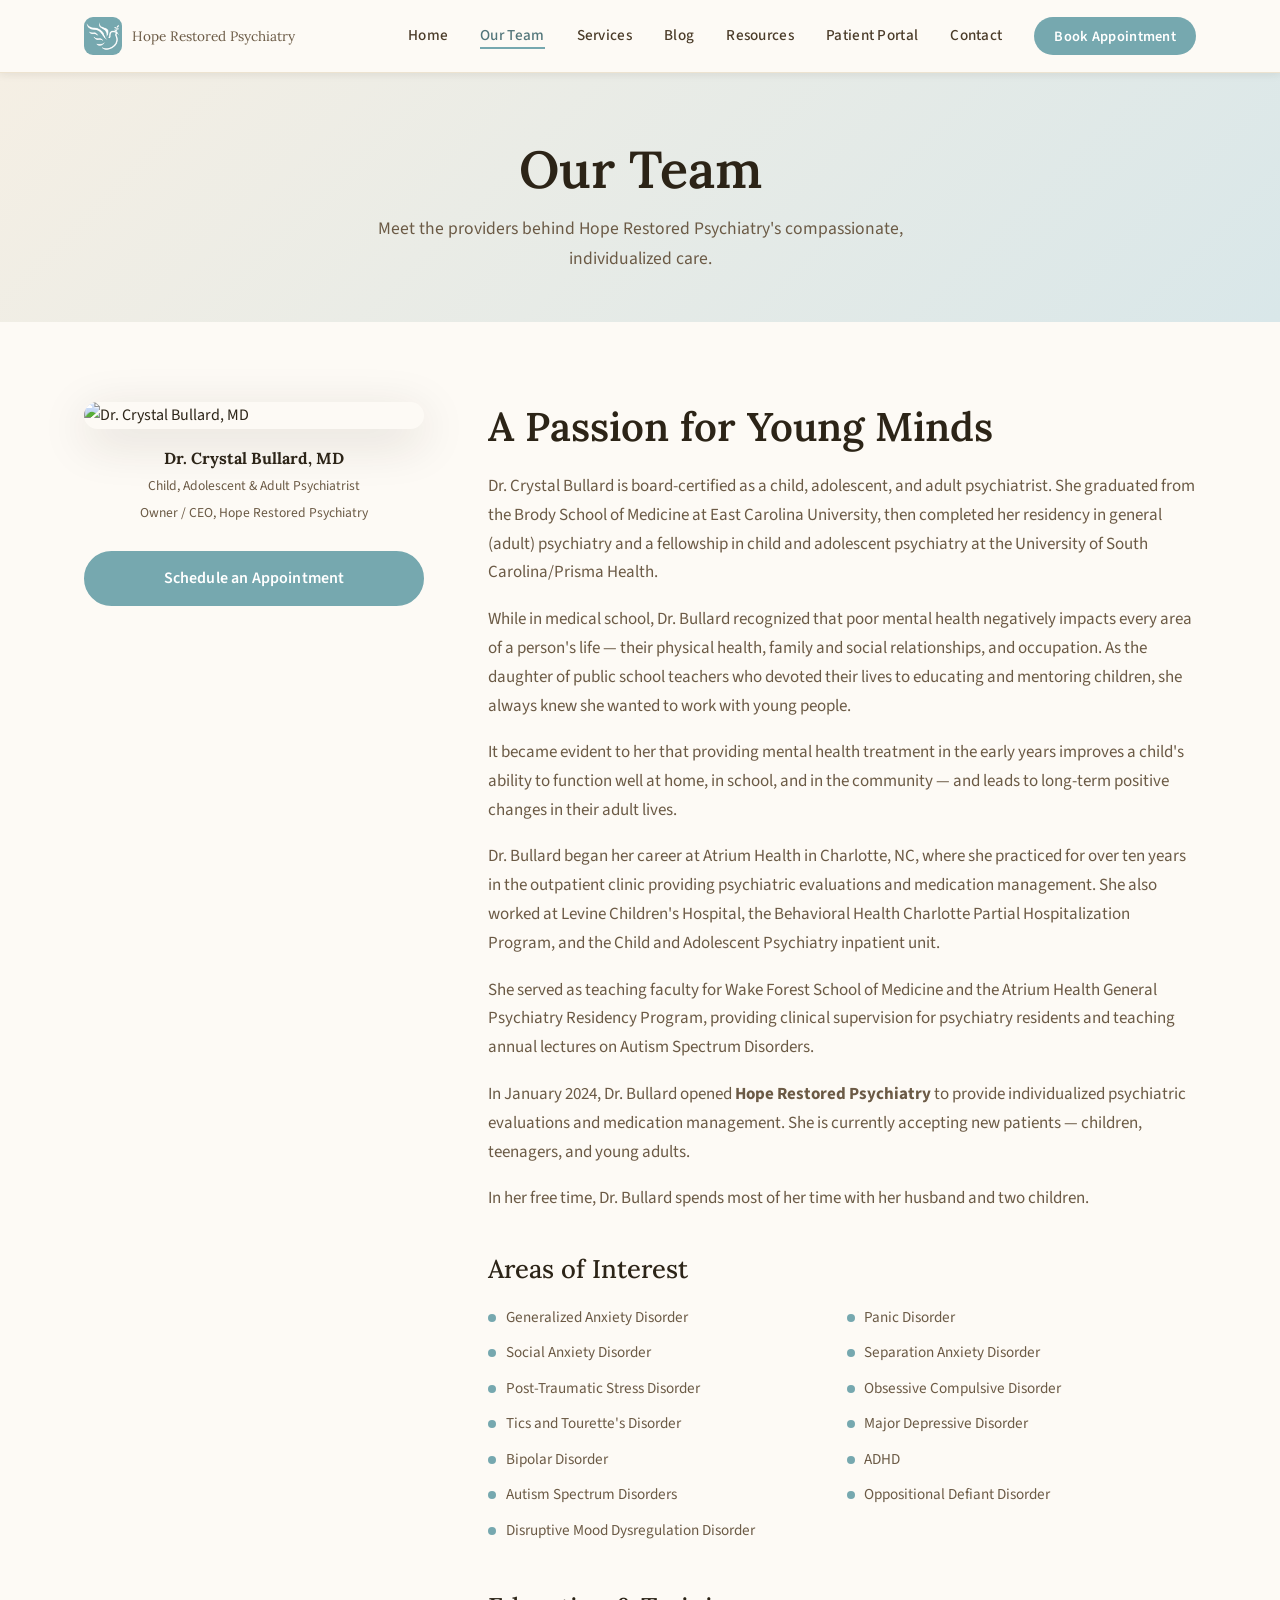
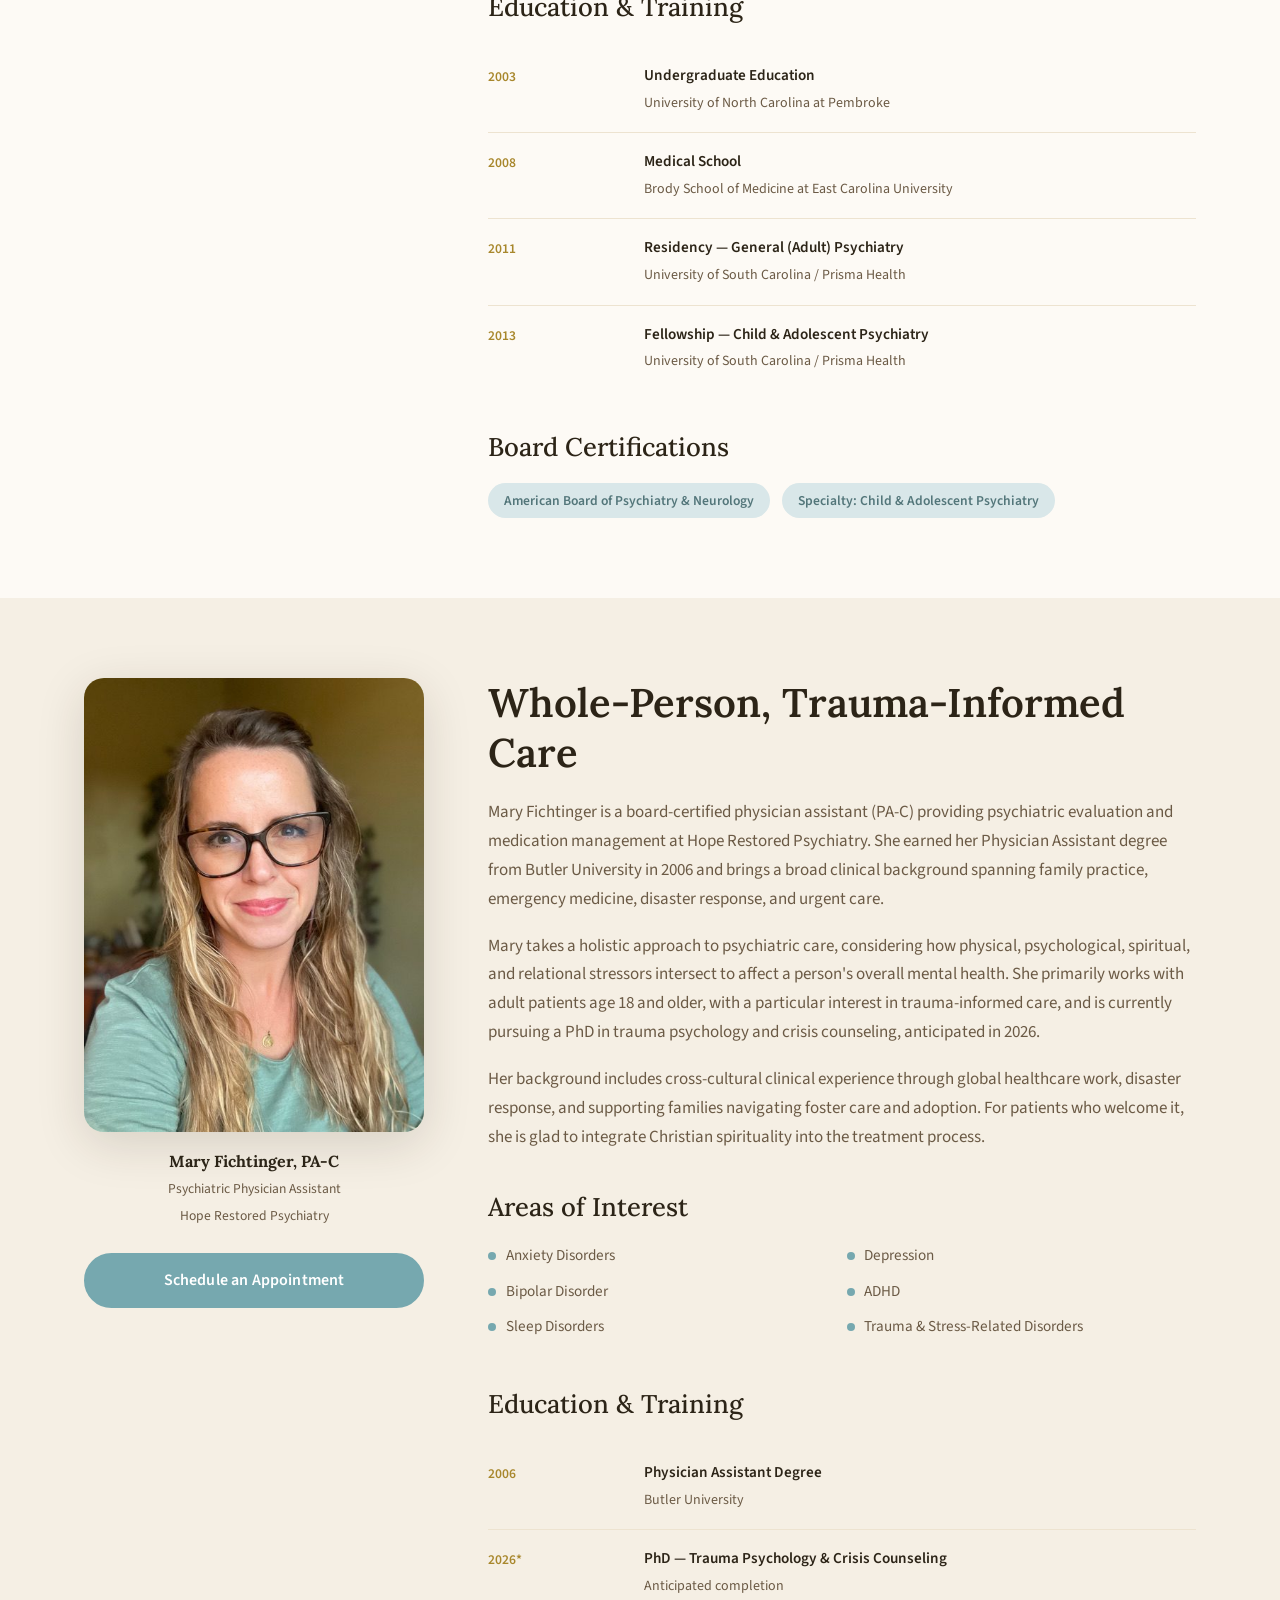
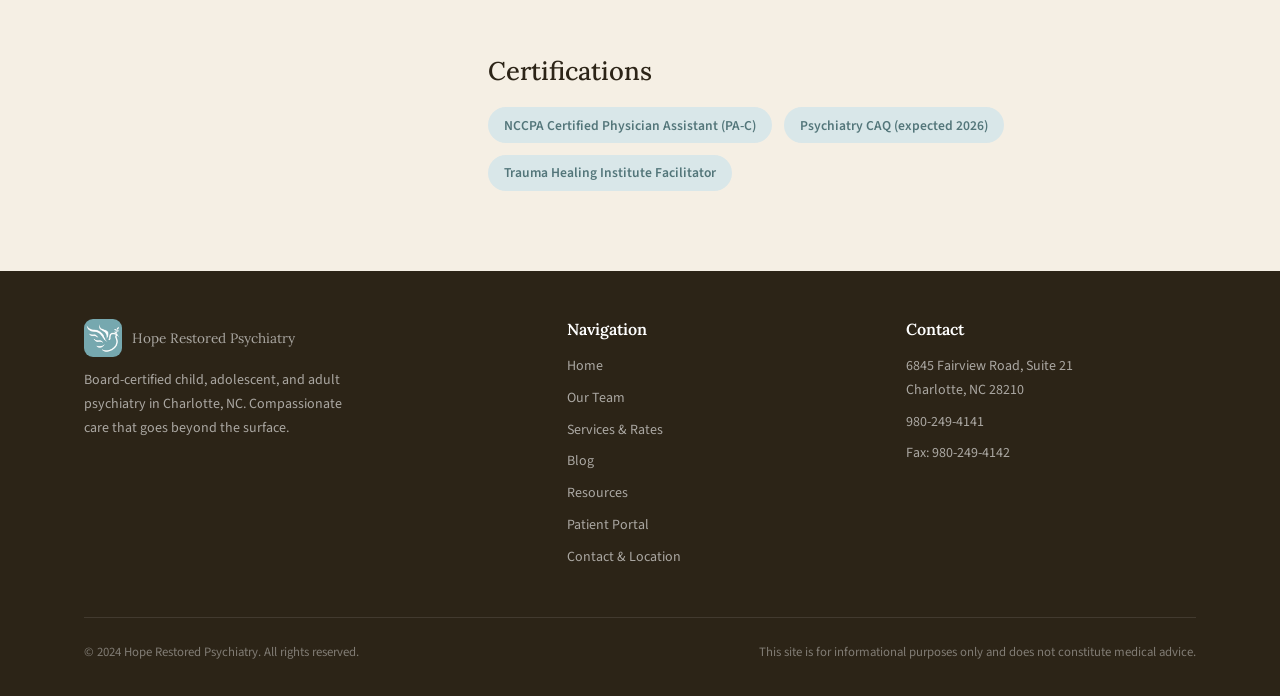
==== commit cb13950b: "Remove Dr. Crystal Bullard, MD subtitle from site banner Practice now has multiple providers, so the" ====
--- a/about.html
+++ b/about.html
@@ -20,7 +20,6 @@
         <img src="assets/logo-mark.png" alt="" class="nav-logo-icon" width="38" height="38" />
         <span class="nav-logo-text">
           Hope Restored Psychiatry
-          <span>Dr. Crystal Bullard, MD</span>
         </span>
       </a>
       <button class="nav-toggle" aria-label="Toggle navigation" aria-expanded="false">
@@ -248,7 +247,6 @@
             <img src="assets/logo-mark.png" alt="" class="nav-logo-icon" width="38" height="38" />
             <span class="nav-logo-text">
               Hope Restored Psychiatry
-              <span>Dr. Crystal Bullard, MD</span>
             </span>
           </div>
           <p>Board-certified child, adolescent, and adult psychiatry in Charlotte, NC. Compassionate care that goes beyond the surface.</p>
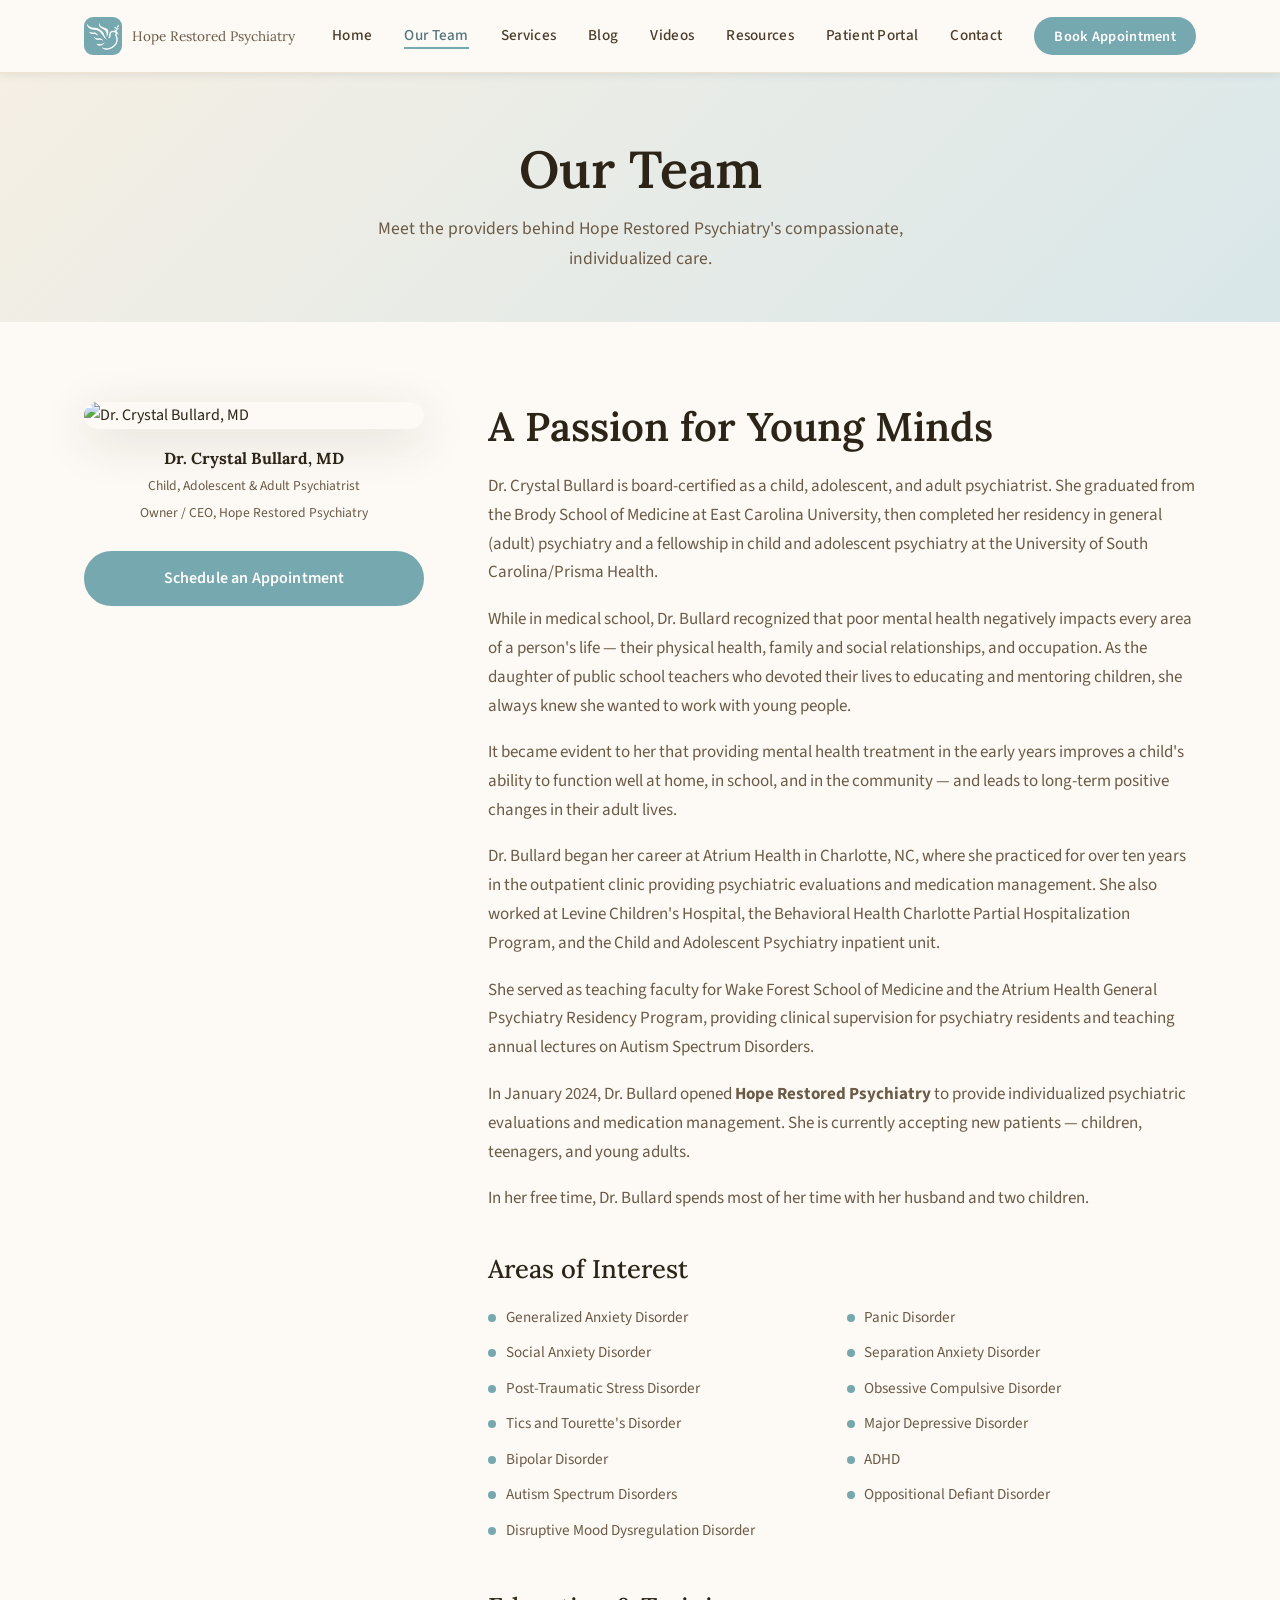
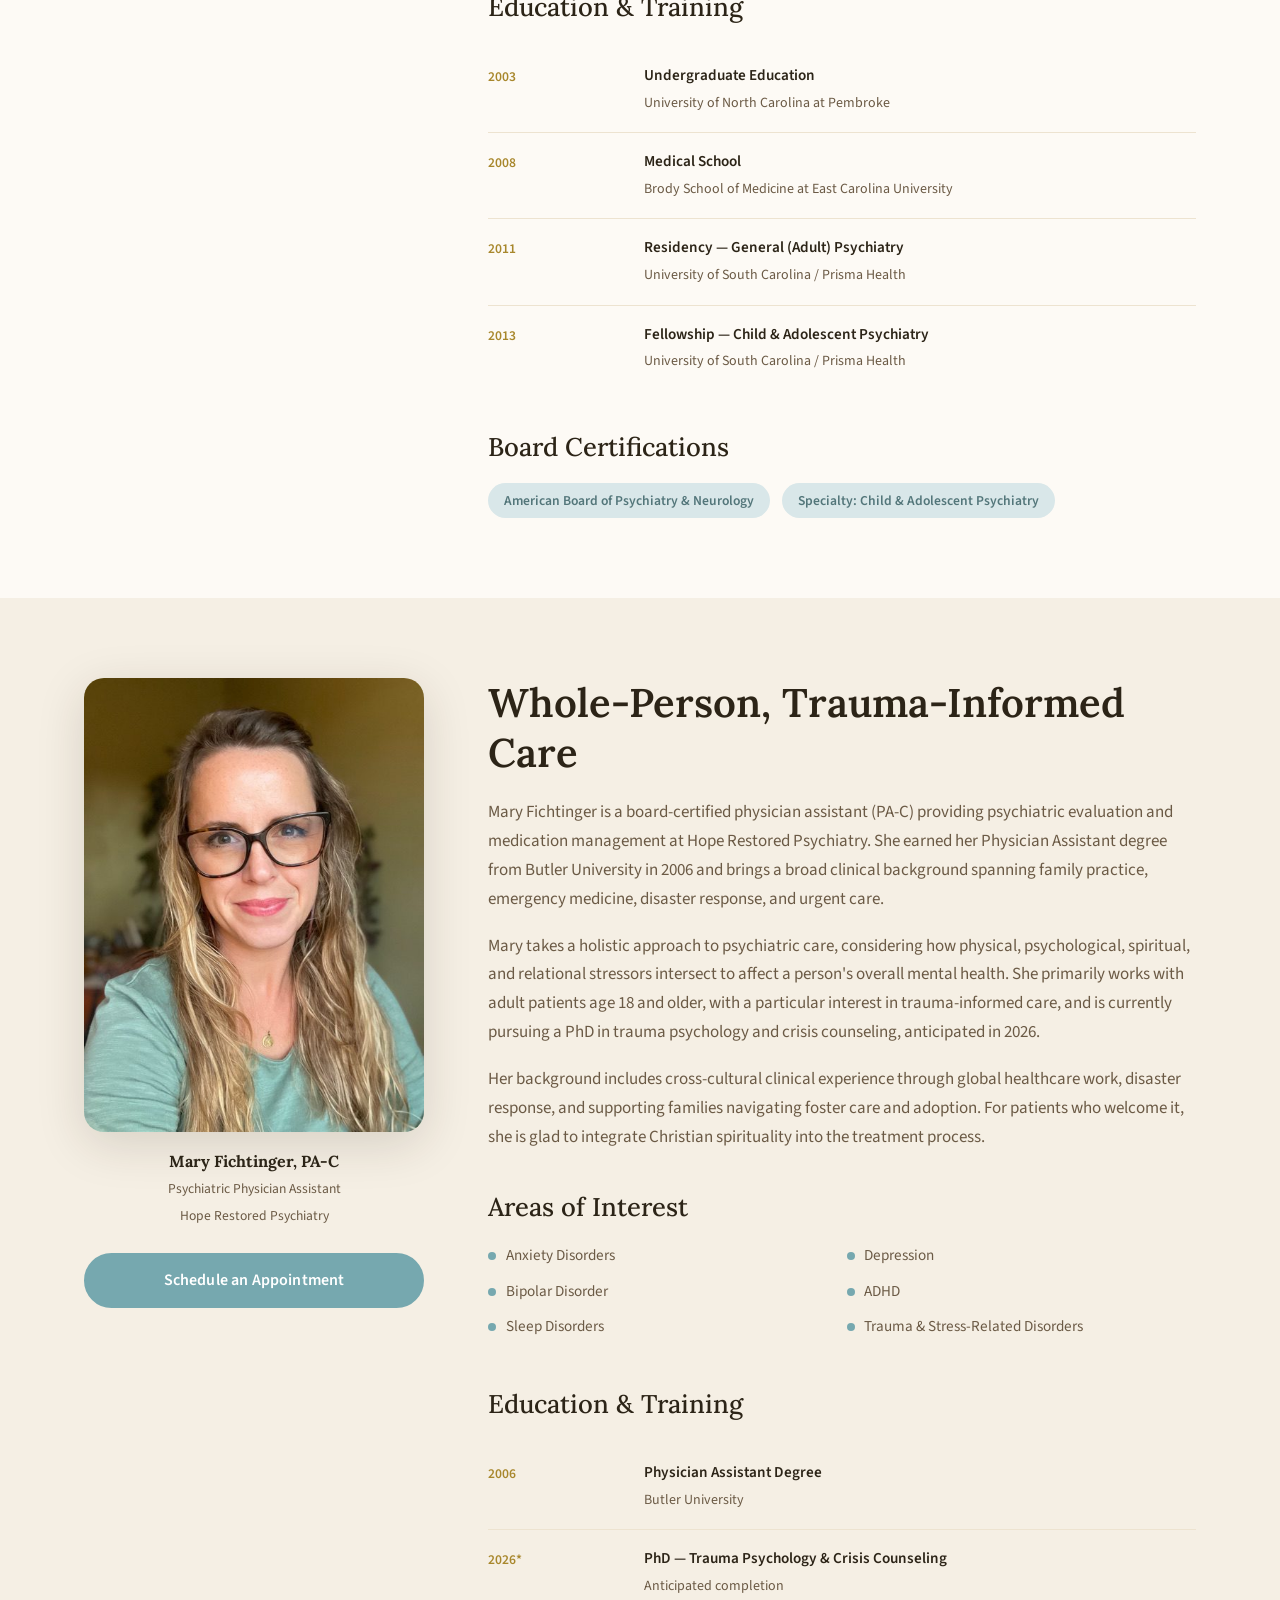
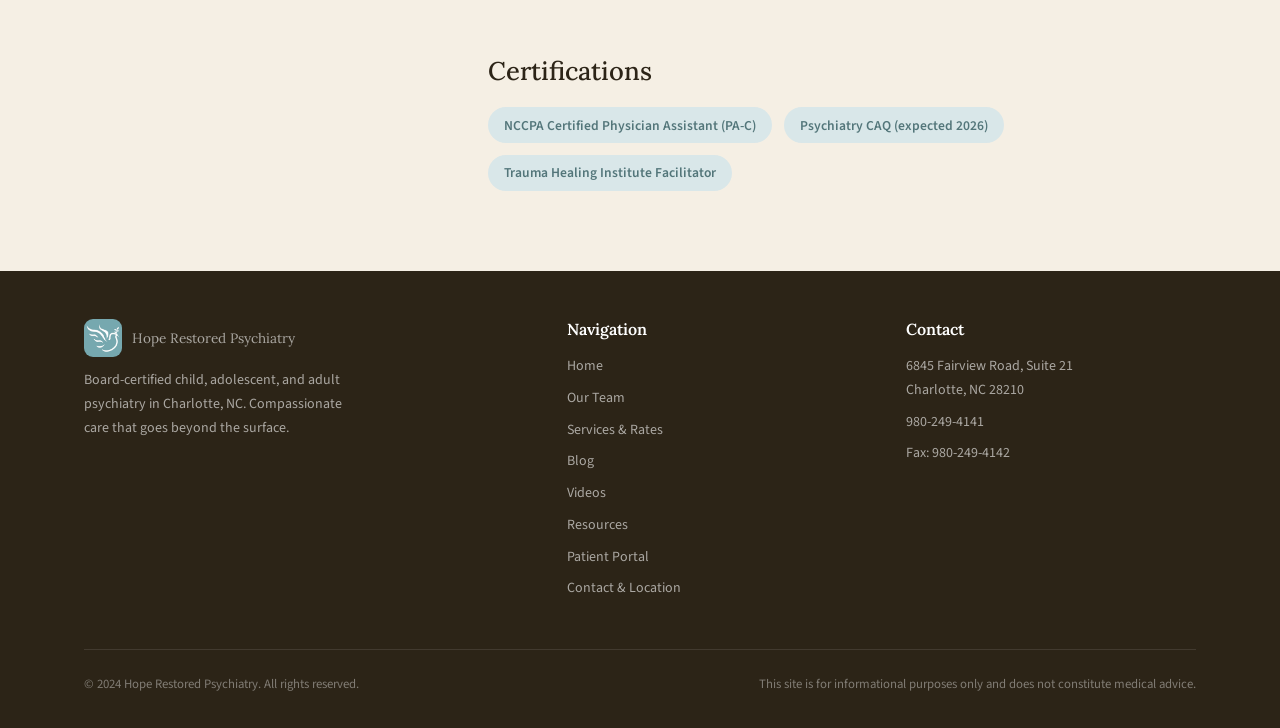
==== commit d1aa266c: "Add Video Library page with click-to-play YouTube grid New Videos nav tab on all pages links to a da" ====
--- a/about.html
+++ b/about.html
@@ -30,6 +30,7 @@
         <li><a href="about.html" class="active">Our Team</a></li>
         <li><a href="services.html">Services</a></li>
         <li><a href="blog.html">Blog</a></li>
+        <li><a href="videos.html">Videos</a></li>
         <li><a href="resources.html">Resources</a></li>
         <li><a href="patient-portal.html">Patient Portal</a></li>
         <li><a href="contact.html">Contact</a></li>
@@ -258,6 +259,7 @@
             <li><a href="about.html">Our Team</a></li>
             <li><a href="services.html">Services &amp; Rates</a></li>
             <li><a href="blog.html">Blog</a></li>
+            <li><a href="videos.html">Videos</a></li>
             <li><a href="resources.html">Resources</a></li>
             <li><a href="patient-portal.html">Patient Portal</a></li>
             <li><a href="contact.html">Contact &amp; Location</a></li>
